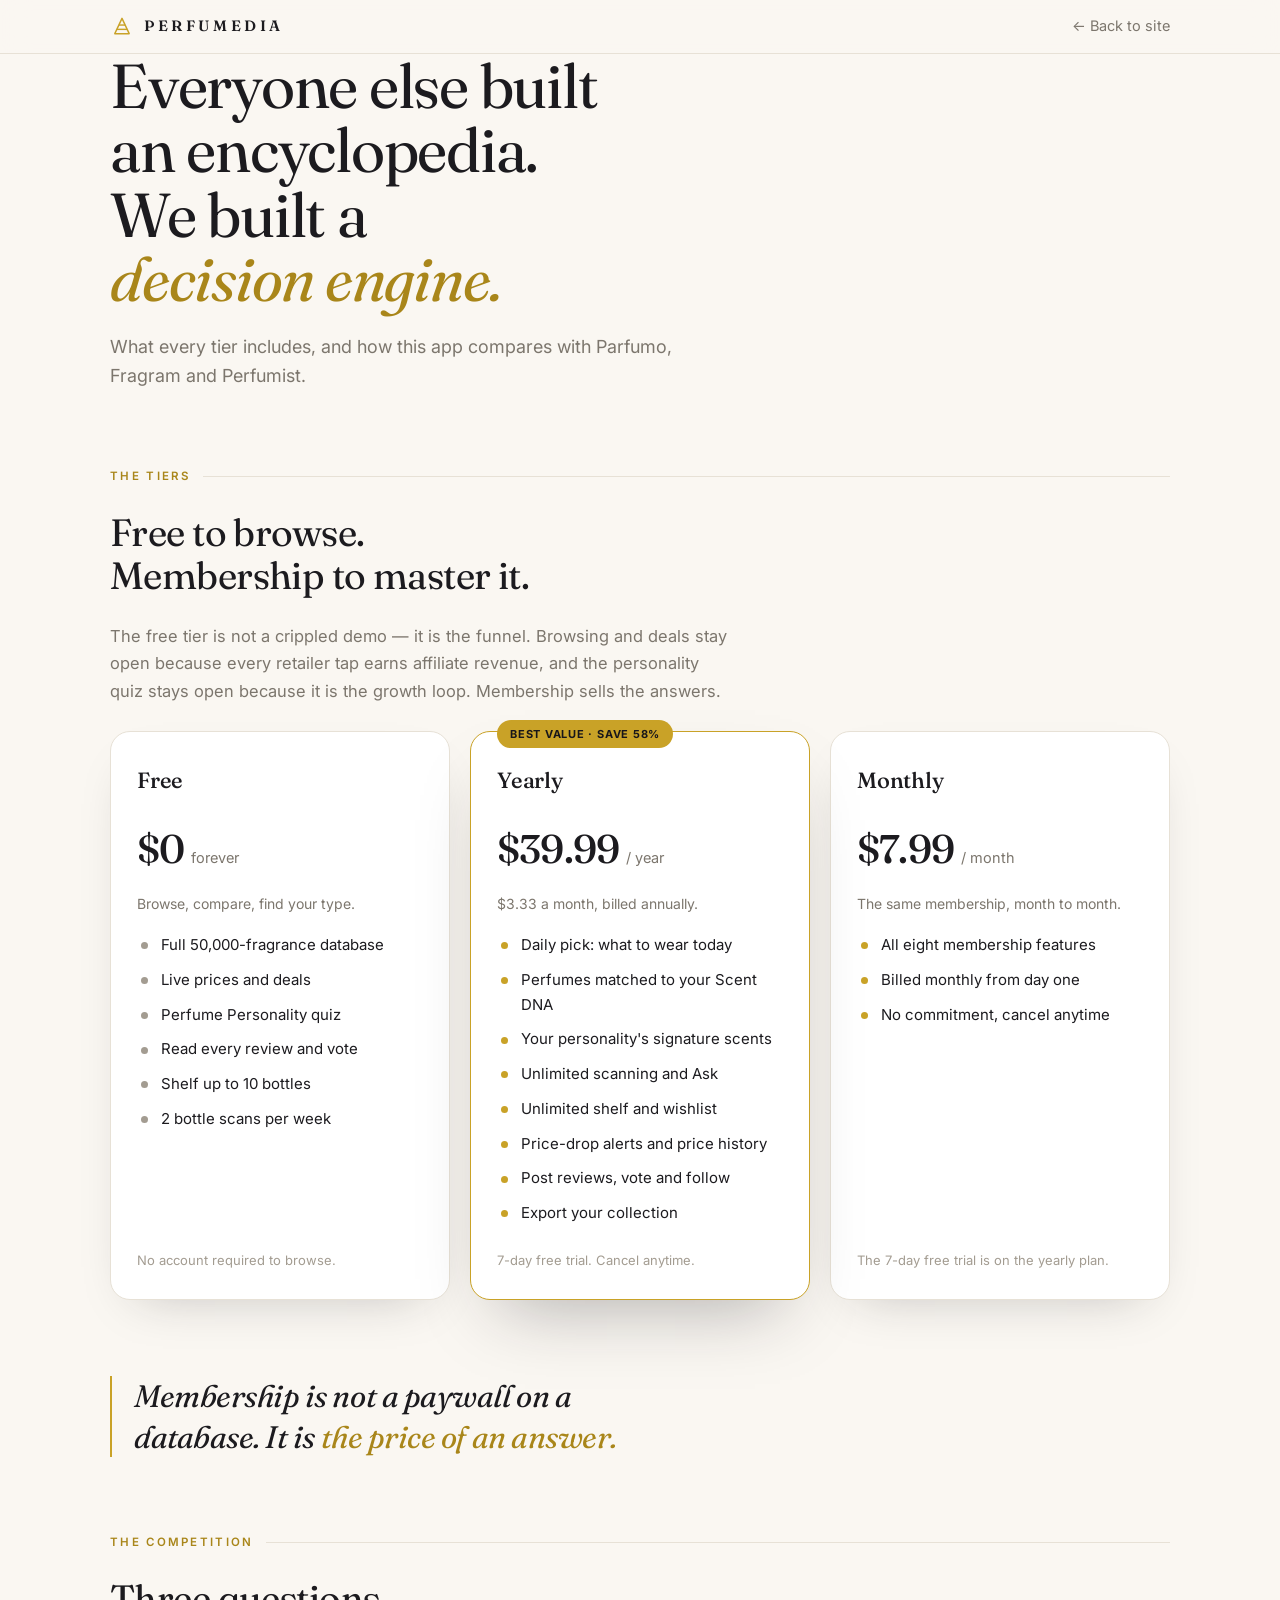
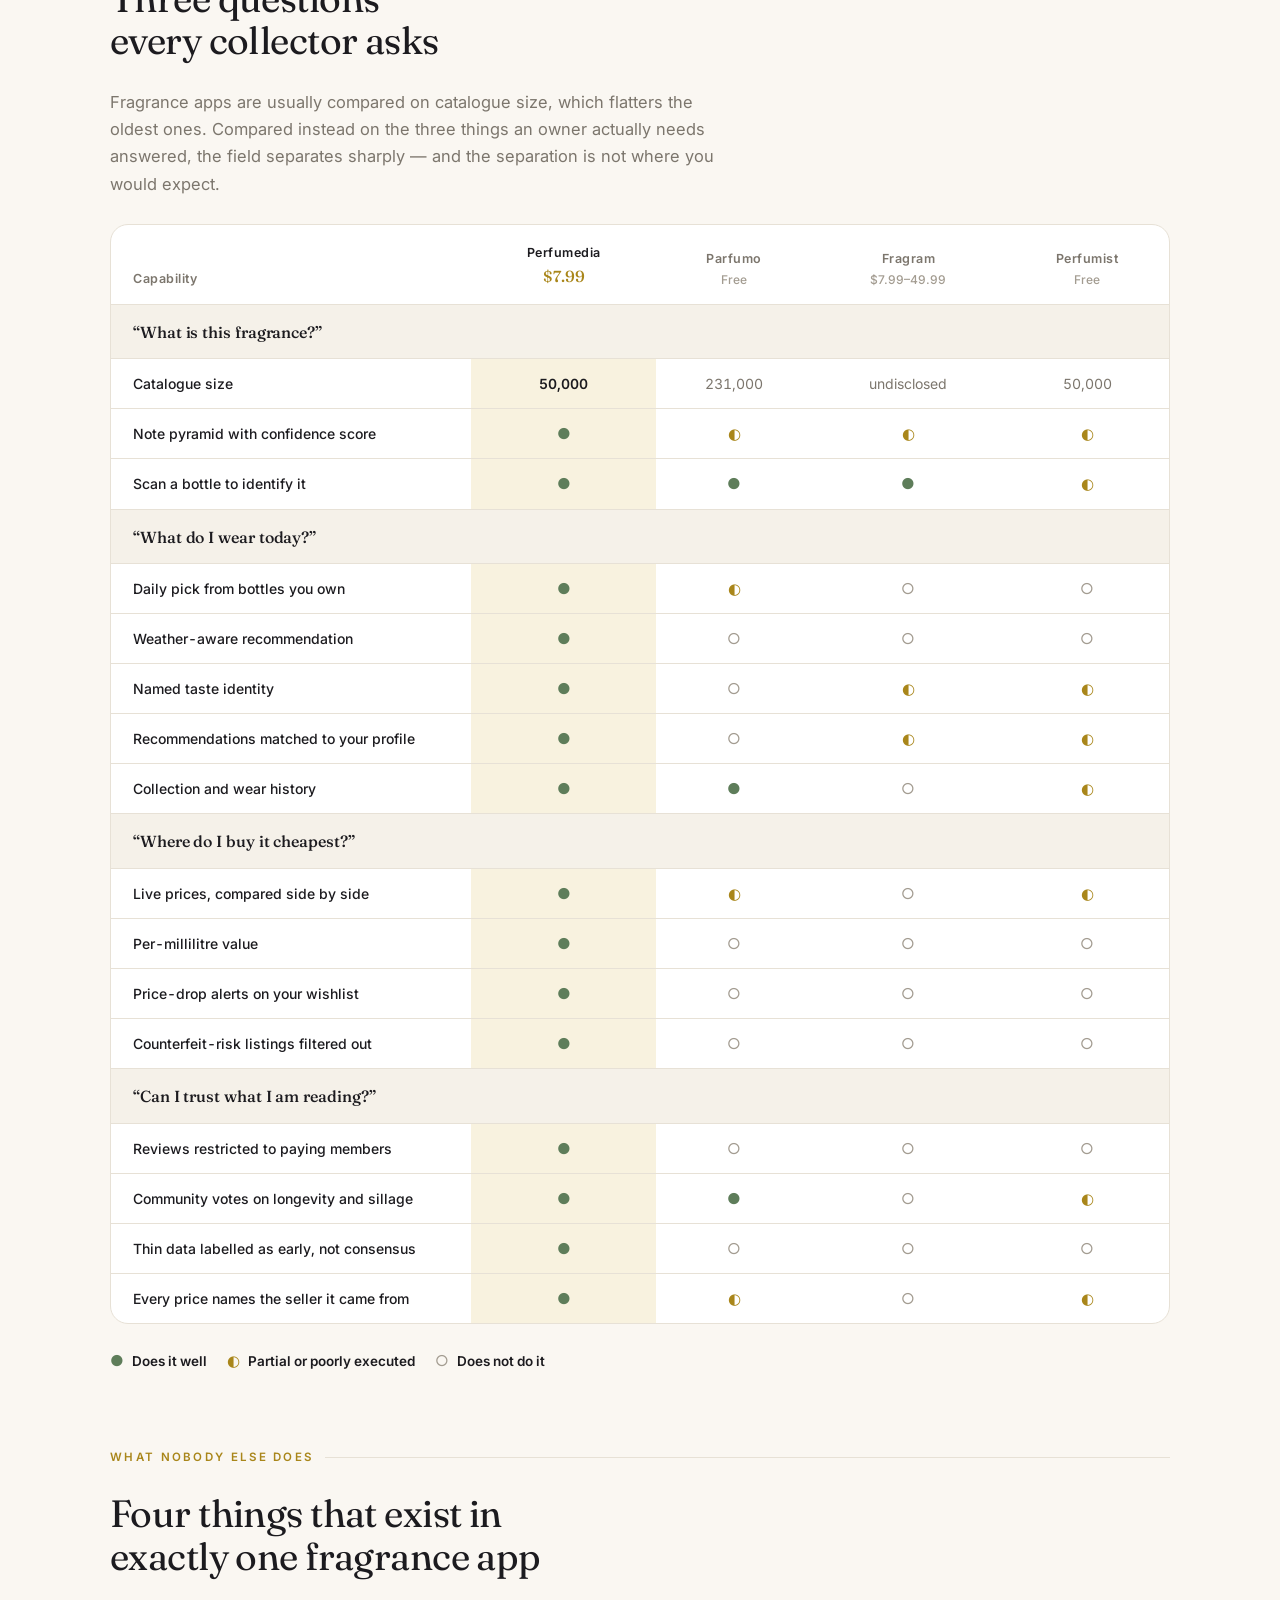
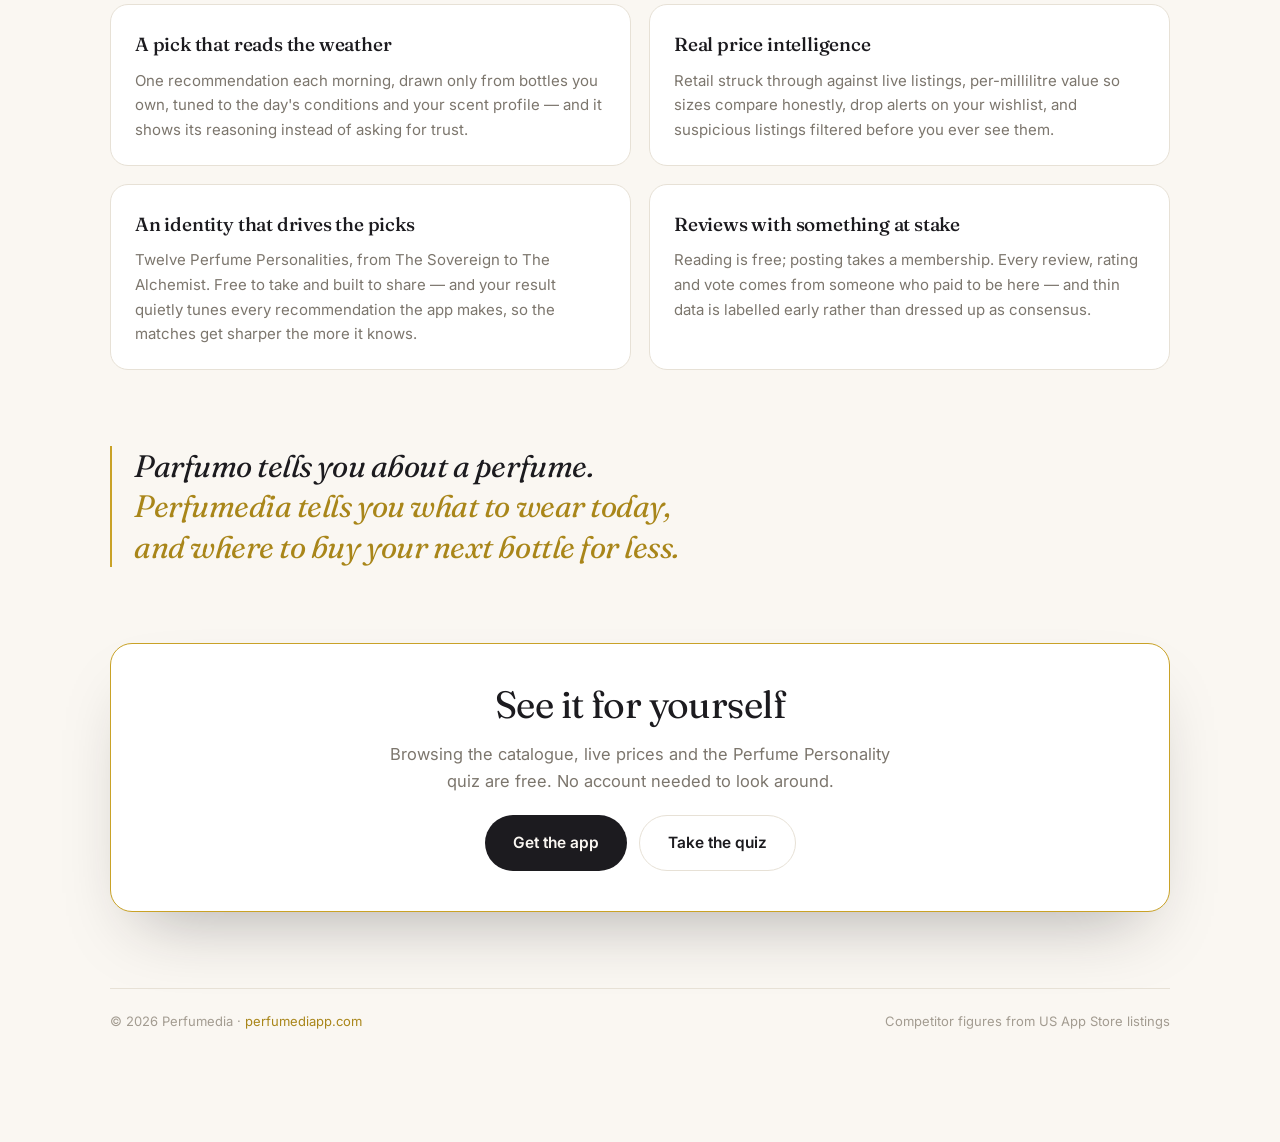
==== compare.html @ 95ff0fc8 "Comparison: precise tiers, DNA matching, review-quality band; drop the honest read - Yearly tier now" ====
<!DOCTYPE html>
<html lang="en">
<head>
  <meta charset="UTF-8" />
  <meta name="viewport" content="width=device-width, initial-scale=1.0" />
  <title>Perfumedia vs Parfumo, Fragram &amp; Perfumist &mdash; an honest comparison</title>
  <meta name="description" content="What Perfumedia's tiers include, and how it compares with Parfumo, Fragram and Perfumist on the three questions every fragrance collector actually asks." />
  <meta name="theme-color" content="#FAF7F2" />

  <link rel="icon" href="favicon.svg" type="image/svg+xml" />
  <link rel="icon" href="favicon-32.png" sizes="32x32" type="image/png" />
  <link rel="apple-touch-icon" href="apple-touch-icon.png" />

  <meta property="og:title" content="Perfumedia vs Parfumo, Fragram &amp; Perfumist" />
  <meta property="og:description" content="An honest capability comparison, plus what every tier includes." />
  <meta property="og:type" content="website" />
  <meta property="og:url" content="https://perfumediapp.com/compare.html" />

  <link rel="preconnect" href="https://fonts.googleapis.com" />
  <link rel="preconnect" href="https://fonts.gstatic.com" crossorigin />
  <link href="https://fonts.googleapis.com/css2?family=Fraunces:ital,opsz,wght@0,9..144,300..600;1,9..144,400..500&family=Inter:wght@400;500;600;700&display=swap" rel="stylesheet" />

<style>
  :root {
    --paper:      #FAF7F2;
    --surface:    #FFFFFF;
    --surface-2:  #F5F1E9;
    --ink:        #1C1B1F;
    --ink-2:      #7C766D;
    --ink-3:      #A39C91;
    --gold:       #C9A227;
    --gold-deep:  #A9861A;
    --gold-soft:  #F8F2DF;
    --hairline:   #E7E1D6;
    --good:       #5E7D5A;
    --shadow:     0 20px 50px -28px rgba(28,27,31,.28);
    --shadow-lg:  0 34px 70px -30px rgba(28,27,31,.34);
    --serif: "Fraunces", Georgia, "Times New Roman", serif;
    --sans: "Inter", -apple-system, BlinkMacSystemFont, "Segoe UI", sans-serif;
  }
  @media (prefers-color-scheme: dark) {
    :root:not([data-theme="light"]) {
      --paper:     #17161A;
      --surface:   #211F26;
      --surface-2: #2A2730;
      --ink:       #F2EFEA;
      --ink-2:     #A9A4B0;
      --ink-3:     #79747F;
      --gold:      #D9B23A;
      --gold-deep: #E4C463;
      --gold-soft: #2E2A20;
      --hairline:  #322F39;
      --good:      #86A681;
      --shadow:    0 20px 50px -28px rgba(0,0,0,.6);
      --shadow-lg: 0 34px 70px -30px rgba(0,0,0,.7);
    }
  }
  :root[data-theme="dark"] {
    --paper:     #17161A;
    --surface:   #211F26;
    --surface-2: #2A2730;
    --ink:       #F2EFEA;
    --ink-2:     #A9A4B0;
    --ink-3:     #79747F;
    --gold:      #D9B23A;
    --gold-deep: #E4C463;
    --gold-soft: #2E2A20;
    --hairline:  #322F39;
    --good:      #86A681;
    --shadow:    0 20px 50px -28px rgba(0,0,0,.6);
    --shadow-lg: 0 34px 70px -30px rgba(0,0,0,.7);
  }

  * { box-sizing: border-box; margin: 0; padding: 0; }
  html { -webkit-text-size-adjust: 100%; }
  body {
    background: var(--paper);
    color: var(--ink);
    font-family: var(--sans);
    line-height: 1.65;
    -webkit-font-smoothing: antialiased;
    padding: 64px 24px 110px;
  }
  .wrap { max-width: 1060px; margin: 0 auto; display: flex; flex-direction: column; gap: 76px; }

  /* ---------- masthead ---------- */
  .mast { display: flex; flex-direction: column; gap: 20px; max-width: 860px; }
  .brandline { display: flex; align-items: center; gap: 11px; }
  .brandline span {
    font-family: var(--serif); font-weight: 600; font-size: 15px;
    letter-spacing: .26em; color: var(--ink);
  }
  h1 {
    font-family: var(--serif); font-weight: 400;
    font-size: clamp(38px, 6vw, 62px); line-height: 1.04;
    letter-spacing: -.02em; text-wrap: balance; max-width: 13ch;
  }
  h1 em { font-style: italic; color: var(--gold-deep); }
  .standfirst { color: var(--ink-2); font-size: 18px; max-width: 56ch; }

  /* ---------- section furniture ---------- */
  section { display: flex; flex-direction: column; gap: 26px; }
  .eyebrow {
    font-size: 11.5px; font-weight: 600; letter-spacing: .2em;
    text-transform: uppercase; color: var(--gold-deep);
    display: flex; align-items: center; gap: 12px;
  }
  .eyebrow::after {
    content: ""; flex: 1; height: 1px; background: var(--hairline);
  }
  h2 {
    font-family: var(--serif); font-weight: 400;
    font-size: clamp(26px, 3.6vw, 38px); line-height: 1.12;
    letter-spacing: -.015em; text-wrap: balance; max-width: 24ch;
  }
  .lede { color: var(--ink-2); font-size: 16.5px; max-width: 62ch; }

  /* ---------- tiers ---------- */
  .tiers { display: grid; grid-template-columns: repeat(3, 1fr); gap: 20px; align-items: stretch; }
  .tier {
    background: var(--surface); border: 1px solid var(--hairline);
    border-radius: 20px; padding: 30px 26px 28px;
    display: flex; flex-direction: column; gap: 18px;
    box-shadow: var(--shadow);
  }
  .tier.hero {
    border-color: var(--gold);
    box-shadow: var(--shadow-lg);
    position: relative;
  }
  .flag {
    position: absolute; top: -12px; left: 26px;
    background: var(--gold); color: #17161A;
    font-size: 11px; font-weight: 700; letter-spacing: .07em;
    padding: 5px 13px; border-radius: 999px; text-transform: uppercase;
  }
  .tier h3 {
    font-family: var(--serif); font-weight: 500; font-size: 22px; letter-spacing: -.01em;
  }
  .price { display: flex; align-items: baseline; gap: 7px; font-variant-numeric: tabular-nums; }
  .price .amt { font-family: var(--serif); font-weight: 500; font-size: 40px; letter-spacing: -.02em; }
  .price .per { color: var(--ink-2); font-size: 14.5px; }
  .tier .note { color: var(--ink-2); font-size: 14px; margin-top: -8px; }
  .tier ul { list-style: none; display: flex; flex-direction: column; gap: 10px; }
  .tier li {
    position: relative; padding-left: 24px; font-size: 15px; color: var(--ink);
  }
  .tier li::before {
    content: ""; position: absolute; left: 4px; top: .62em;
    width: 7px; height: 7px; border-radius: 50%; background: var(--gold);
  }
  .tier.free li::before { background: var(--ink-3); }
  .tier .foot {
    margin-top: auto; padding-top: 6px; font-size: 13px; color: var(--ink-3);
  }

  /* ---------- matrix ---------- */
  .scroller { overflow-x: auto; border: 1px solid var(--hairline); border-radius: 18px; background: var(--surface); }
  table { width: 100%; border-collapse: collapse; min-width: 660px; }
  thead th {
    text-align: center; padding: 18px 12px 14px;
    font-size: 12.5px; font-weight: 600; letter-spacing: .04em;
    color: var(--ink-2); border-bottom: 1px solid var(--hairline);
    vertical-align: bottom;
  }
  thead th:first-child { text-align: left; padding-left: 22px; width: 34%; }
  thead th.us { color: var(--ink); }
  thead th .sub { display:block; font-size:12px; font-weight:500; color: var(--ink-3); letter-spacing:0; }
  thead th.us .tag {
    display: block; font-family: var(--serif); font-size: 16px;
    font-weight: 500; letter-spacing: 0; color: var(--gold-deep);
  }
  tbody td {
    padding: 13px 12px; text-align: center; font-size: 14px;
    border-bottom: 1px solid var(--hairline); color: var(--ink-2);
    font-variant-numeric: tabular-nums;
  }
  tbody td:first-child {
    text-align: left; padding-left: 22px; color: var(--ink); font-weight: 500;
  }
  tbody tr:last-child td { border-bottom: 0; }
  td.us { background: var(--gold-soft); color: var(--ink); font-weight: 600; }
  tr.band td {
    background: var(--surface-2); color: var(--ink);
    font-family: var(--serif); font-size: 16px; font-weight: 500;
    letter-spacing: -.005em; padding: 14px 12px 13px 22px; text-align: left;
  }
  tr.band td.us { background: var(--surface-2); }
  .dot { font-size: 15px; line-height: 1; }
  .dot.full { color: var(--good); }
  .dot.half { color: var(--gold-deep); }
  .dot.none { color: var(--ink-3); }
  .legend {
    display: flex; flex-wrap: wrap; gap: 20px; font-size: 13.5px; color: var(--ink-2);
  }
  .legend b { color: var(--ink); font-weight: 600; }

  /* ---------- only-us ---------- */
  .onlys { display: grid; grid-template-columns: repeat(2, 1fr); gap: 18px; }
  .only {
    background: var(--surface); border: 1px solid var(--hairline);
    border-radius: 18px; padding: 24px 24px 22px;
    display: flex; flex-direction: column; gap: 8px;
  }
  .only h4 {
    font-family: var(--serif); font-weight: 500; font-size: 19px; letter-spacing: -.01em;
  }
  .only p { color: var(--ink-2); font-size: 15px; }

  /* ---------- honest ---------- */
  .honest {
    background: var(--surface-2); border: 1px solid var(--hairline);
    border-left: 3px solid var(--gold); border-radius: 16px;
    padding: 26px 28px; display: flex; flex-direction: column; gap: 12px;
  }
  .honest h3 { font-family: var(--serif); font-weight: 500; font-size: 20px; }
  .honest p { color: var(--ink-2); font-size: 15.5px; max-width: 68ch; }
  .honest strong { color: var(--ink); font-weight: 600; }

  /* ---------- pull ---------- */
  .pull {
    font-family: var(--serif); font-weight: 400; font-style: italic;
    font-size: clamp(22px, 3.2vw, 31px); line-height: 1.3;
    letter-spacing: -.015em; max-width: 30ch; color: var(--ink);
    padding-left: 22px; border-left: 2px solid var(--gold);
    text-wrap: balance;
  }
  .pull span { color: var(--gold-deep); }

  footer {
    border-top: 1px solid var(--hairline); padding-top: 22px;
    font-size: 13px; color: var(--ink-3);
    display: flex; justify-content: space-between; gap: 14px; flex-wrap: wrap;
  }

  @media (max-width: 860px) {
    .tiers { grid-template-columns: 1fr; }
    .onlys { grid-template-columns: 1fr; }
    .tier.hero { order: -1; }
  }
  @media (prefers-reduced-motion: reduce) {
    * { animation-duration: .001ms !important; transition-duration: .001ms !important; }
  }
</style><style>
  .sitebar {
    position: sticky; top: 0; z-index: 30;
    background: rgba(250,247,242,.9);
    -webkit-backdrop-filter: saturate(180%) blur(14px);
    backdrop-filter: saturate(180%) blur(14px);
    border-bottom: 1px solid var(--hairline);
    margin: -64px -24px 0; padding: 14px 24px;
  }
  :root[data-theme="dark"] .sitebar { background: rgba(23,22,26,.9); }
  @media (prefers-color-scheme: dark) {
    :root:not([data-theme="light"]) .sitebar { background: rgba(23,22,26,.9); }
  }
  .sitebar-in {
    max-width: 1060px; margin: 0 auto; display: flex; align-items: center; gap: 12px;
  }
  .sitebar a { text-decoration: none; color: var(--ink); }
  .sitebar .home { display: flex; align-items: center; gap: 10px; }
  .sitebar .home span {
    font-family: var(--serif); font-weight: 600; font-size: 15px; letter-spacing: .24em;
  }
  .sitebar .back { margin-left: auto; font-size: 14.5px; color: var(--ink-2); font-family: var(--sans); }
  .sitebar .back:hover { color: var(--ink); }
  .endcta {
    background: var(--surface); border: 1px solid var(--gold); border-radius: 22px;
    padding: 40px 32px; text-align: center; display: flex; flex-direction: column;
    gap: 14px; align-items: center; box-shadow: var(--shadow-lg);
  }
  .endcta h2 { max-width: 22ch; }
  .endcta p { color: var(--ink-2); font-size: 16.5px; max-width: 52ch; }
  .endcta .row { display: flex; gap: 12px; flex-wrap: wrap; justify-content: center; margin-top: 6px; }
  .endcta a {
    display: inline-flex; align-items: center; justify-content: center;
    border-radius: 999px; font-weight: 600; font-size: 15.5px; padding: 14px 28px;
    text-decoration: none; font-family: var(--sans);
  }
  .endcta .solid { background: var(--ink); color: var(--paper); }
  .endcta .ghost { border: 1px solid var(--hairline); color: var(--ink); }
  .endcta .ghost:hover { border-color: var(--gold); color: var(--gold-deep); }
</style>
</head>
<body>
<div class="sitebar">
  <div class="sitebar-in">
    <a class="home" href="index.html">
      <svg width="24" height="24" viewBox="0 0 100 100" fill="none" aria-hidden="true">
        <path d="M50,18 L80,82 L20,82 Z" stroke="#C9A227" stroke-width="6" stroke-linejoin="round"/>
        <path d="M36.9,46 L63.1,46" stroke="#C9A227" stroke-width="6"/>
        <path d="M28.4,64 L71.6,64" stroke="#C9A227" stroke-width="6"/>
      </svg>
      <span>PERFUMEDIA</span>
    </a>
    <a class="back" href="index.html">&larr; Back to site</a>
  </div>
</div>

<div class="wrap">

  <header class="mast">
    <h1>Everyone else built an encyclopedia. We built a <em>decision engine.</em></h1>
    <p class="standfirst">What every tier includes, and how this app compares with Parfumo, Fragram and Perfumist.</p>
  </header>

  <!-- ============ TIERS ============ -->
  <section>
    <p class="eyebrow">The tiers</p>
    <h2>Free to browse. Membership to master it.</h2>
    <p class="lede">The free tier is not a crippled demo &#8212; it is the funnel. Browsing and deals stay open because every retailer tap earns affiliate revenue, and the personality quiz stays open because it is the growth loop. Membership sells the answers.</p>

    <div class="tiers">
      <div class="tier free">
        <h3>Free</h3>
        <div class="price"><span class="amt">$0</span><span class="per">forever</span></div>
        <p class="note">Browse, compare, find your type.</p>
        <ul>
          <li>Full 50,000-fragrance database</li>
          <li>Live prices and deals</li>
          <li>Perfume Personality quiz</li>
          <li>Read every review and vote</li>
          <li>Shelf up to 10 bottles</li>
          <li>2 bottle scans per week</li>
        </ul>
        <p class="foot">No account required to browse.</p>
      </div>

      <div class="tier hero">
        <span class="flag">Best value &#183; save 58%</span>
        <h3>Yearly</h3>
        <div class="price"><span class="amt">$39.99</span><span class="per">/ year</span></div>
        <p class="note">$3.33 a month, billed annually.</p>
        <ul>
          <li>Daily pick: what to wear today</li>
          <li>Perfumes matched to your Scent DNA</li>
          <li>Your personality&#39;s signature scents</li>
          <li>Unlimited scanning and Ask</li>
          <li>Unlimited shelf and wishlist</li>
          <li>Price-drop alerts and price history</li>
          <li>Post reviews, vote and follow</li>
          <li>Export your collection</li>
        </ul>
        <p class="foot">7-day free trial. Cancel anytime.</p>
      </div>

      <div class="tier">
        <h3>Monthly</h3>
        <div class="price"><span class="amt">$7.99</span><span class="per">/ month</span></div>
        <p class="note">The same membership, month to month.</p>
        <ul>
          <li>All eight membership features</li>
          <li>Billed monthly from day one</li>
          <li>No commitment, cancel anytime</li>
        </ul>
        <p class="foot">The 7-day free trial is on the yearly plan.</p>
      </div>
    </div>
  </section>

  <p class="pull">Membership is not a paywall on a database. It is <span>the price of an answer.</span></p>

  <!-- ============ MATRIX ============ -->
  <section>
    <p class="eyebrow">The competition</p>
    <h2>Three questions every collector asks</h2>
    <p class="lede">Fragrance apps are usually compared on catalogue size, which flatters the oldest ones. Compared instead on the three things an owner actually needs answered, the field separates sharply &#8212; and the separation is not where you would expect.</p>

    <div class="scroller">
      <table>
        <thead>
          <tr>
            <th>Capability</th>
            <th class="us">Perfumedia<span class="tag">$7.99</span></th>
            <th>Parfumo<span class="sub">Free</span></th>
            <th>Fragram<span class="sub">$7.99&#8211;49.99</span></th>
            <th>Perfumist<span class="sub">Free</span></th>
          </tr>
        </thead>
        <tbody>
          <tr class="band"><td colspan="5">&#8220;What is this fragrance?&#8221;</td></tr>
          <tr>
            <td>Catalogue size</td>
            <td class="us">50,000</td>
            <td>231,000</td>
            <td>undisclosed</td>
            <td>50,000</td>
          </tr>
          <tr>
            <td>Note pyramid with confidence score</td>
            <td class="us"><span class="dot full">&#9679;</span></td>
            <td><span class="dot half">&#9680;</span></td>
            <td><span class="dot half">&#9680;</span></td>
            <td><span class="dot half">&#9680;</span></td>
          </tr>
          <tr>
            <td>Scan a bottle to identify it</td>
            <td class="us"><span class="dot full">&#9679;</span></td>
            <td><span class="dot full">&#9679;</span></td>
            <td><span class="dot full">&#9679;</span></td>
            <td><span class="dot half">&#9680;</span></td>
          </tr>

          <tr class="band"><td colspan="5">&#8220;What do I wear today?&#8221;</td></tr>
          <tr>
            <td>Daily pick from bottles you own</td>
            <td class="us"><span class="dot full">&#9679;</span></td>
            <td><span class="dot half">&#9680;</span></td>
            <td><span class="dot none">&#9675;</span></td>
            <td><span class="dot none">&#9675;</span></td>
          </tr>
          <tr>
            <td>Weather-aware recommendation</td>
            <td class="us"><span class="dot full">&#9679;</span></td>
            <td><span class="dot none">&#9675;</span></td>
            <td><span class="dot none">&#9675;</span></td>
            <td><span class="dot none">&#9675;</span></td>
          </tr>
          <tr>
            <td>Named taste identity</td>
            <td class="us"><span class="dot full">&#9679;</span></td>
            <td><span class="dot none">&#9675;</span></td>
            <td><span class="dot half">&#9680;</span></td>
            <td><span class="dot half">&#9680;</span></td>
          </tr>
          <tr>
            <td>Recommendations matched to your profile</td>
            <td class="us"><span class="dot full">&#9679;</span></td>
            <td><span class="dot none">&#9675;</span></td>
            <td><span class="dot half">&#9680;</span></td>
            <td><span class="dot half">&#9680;</span></td>
          </tr>
          <tr>
            <td>Collection and wear history</td>
            <td class="us"><span class="dot full">&#9679;</span></td>
            <td><span class="dot full">&#9679;</span></td>
            <td><span class="dot none">&#9675;</span></td>
            <td><span class="dot half">&#9680;</span></td>
          </tr>

          <tr class="band"><td colspan="5">&#8220;Where do I buy it cheapest?&#8221;</td></tr>
          <tr>
            <td>Live prices, compared side by side</td>
            <td class="us"><span class="dot full">&#9679;</span></td>
            <td><span class="dot half">&#9680;</span></td>
            <td><span class="dot none">&#9675;</span></td>
            <td><span class="dot half">&#9680;</span></td>
          </tr>
          <tr>
            <td>Per-millilitre value</td>
            <td class="us"><span class="dot full">&#9679;</span></td>
            <td><span class="dot none">&#9675;</span></td>
            <td><span class="dot none">&#9675;</span></td>
            <td><span class="dot none">&#9675;</span></td>
          </tr>
          <tr>
            <td>Price-drop alerts on your wishlist</td>
            <td class="us"><span class="dot full">&#9679;</span></td>
            <td><span class="dot none">&#9675;</span></td>
            <td><span class="dot none">&#9675;</span></td>
            <td><span class="dot none">&#9675;</span></td>
          </tr>
          <tr>
            <td>Counterfeit-risk listings filtered out</td>
            <td class="us"><span class="dot full">&#9679;</span></td>
            <td><span class="dot none">&#9675;</span></td>
            <td><span class="dot none">&#9675;</span></td>
            <td><span class="dot none">&#9675;</span></td>
          </tr>

          <tr class="band"><td colspan="5">&#8220;Can I trust what I am reading?&#8221;</td></tr>
          <tr>
            <td>Reviews restricted to paying members</td>
            <td class="us"><span class="dot full">&#9679;</span></td>
            <td><span class="dot none">&#9675;</span></td>
            <td><span class="dot none">&#9675;</span></td>
            <td><span class="dot none">&#9675;</span></td>
          </tr>
          <tr>
            <td>Community votes on longevity and sillage</td>
            <td class="us"><span class="dot full">&#9679;</span></td>
            <td><span class="dot full">&#9679;</span></td>
            <td><span class="dot none">&#9675;</span></td>
            <td><span class="dot half">&#9680;</span></td>
          </tr>
          <tr>
            <td>Thin data labelled as early, not consensus</td>
            <td class="us"><span class="dot full">&#9679;</span></td>
            <td><span class="dot none">&#9675;</span></td>
            <td><span class="dot none">&#9675;</span></td>
            <td><span class="dot none">&#9675;</span></td>
          </tr>
          <tr>
            <td>Every price names the seller it came from</td>
            <td class="us"><span class="dot full">&#9679;</span></td>
            <td><span class="dot half">&#9680;</span></td>
            <td><span class="dot none">&#9675;</span></td>
            <td><span class="dot half">&#9680;</span></td>
          </tr>
        </tbody>
      </table>
    </div>

    <div class="legend">
      <span><span class="dot full">&#9679;</span> &nbsp;<b>Does it well</b></span>
      <span><span class="dot half">&#9680;</span> &nbsp;<b>Partial or poorly executed</b></span>
      <span><span class="dot none">&#9675;</span> &nbsp;<b>Does not do it</b></span>
    </div>
  </section>

  <!-- ============ ONLY US ============ -->
  <section>
    <p class="eyebrow">What nobody else does</p>
    <h2>Four things that exist in exactly one fragrance app</h2>

    <div class="onlys">
      <div class="only">
        <h4>A pick that reads the weather</h4>
        <p>One recommendation each morning, drawn only from bottles you own, tuned to the day's conditions and your scent profile &#8212; and it shows its reasoning instead of asking for trust.</p>
      </div>
      <div class="only">
        <h4>Real price intelligence</h4>
        <p>Retail struck through against live listings, per-millilitre value so sizes compare honestly, drop alerts on your wishlist, and suspicious listings filtered before you ever see them.</p>
      </div>
      <div class="only">
        <h4>An identity that drives the picks</h4>
        <p>Twelve Perfume Personalities, from The Sovereign to The Alchemist. Free to take and built to share &#8212; and your result quietly tunes every recommendation the app makes, so the matches get sharper the more it knows.</p>
      </div>
      <div class="only">
        <h4>Reviews with something at stake</h4>
        <p>Reading is free; posting takes a membership. Every review, rating and vote comes from someone who paid to be here &#8212; and thin data is labelled early rather than dressed up as consensus.</p>
      </div>
    </div>
  </section>

  <!-- ============ HONEST ============ -->

  <p class="pull">Parfumo tells you about a perfume. <span>Perfumedia tells you what to wear today, and where to buy your next bottle for less.</span></p>

  <section class="endcta">
    <h2>See it for yourself</h2>
    <p>Browsing the catalogue, live prices and the Perfume Personality quiz are free. No account needed to look around.</p>
    <div class="row">
      <a class="solid" href="index.html#get">Get the app</a>
      <a class="ghost" href="quiz.html">Take the quiz</a>
    </div>
  </section>

  <footer>
    <span>&#169; <span id="yr">2026</span> Perfumedia &#183; <a href="index.html" style="color:var(--gold-deep);text-decoration:none">perfumediapp.com</a></span>
    <span>Competitor figures from US App Store listings</span>
  </footer>

</div>

<script>
  var y = document.getElementById('yr');
  if (y) { y.textContent = String(new Date().getFullYear()); }
</script>

</body>
</html>
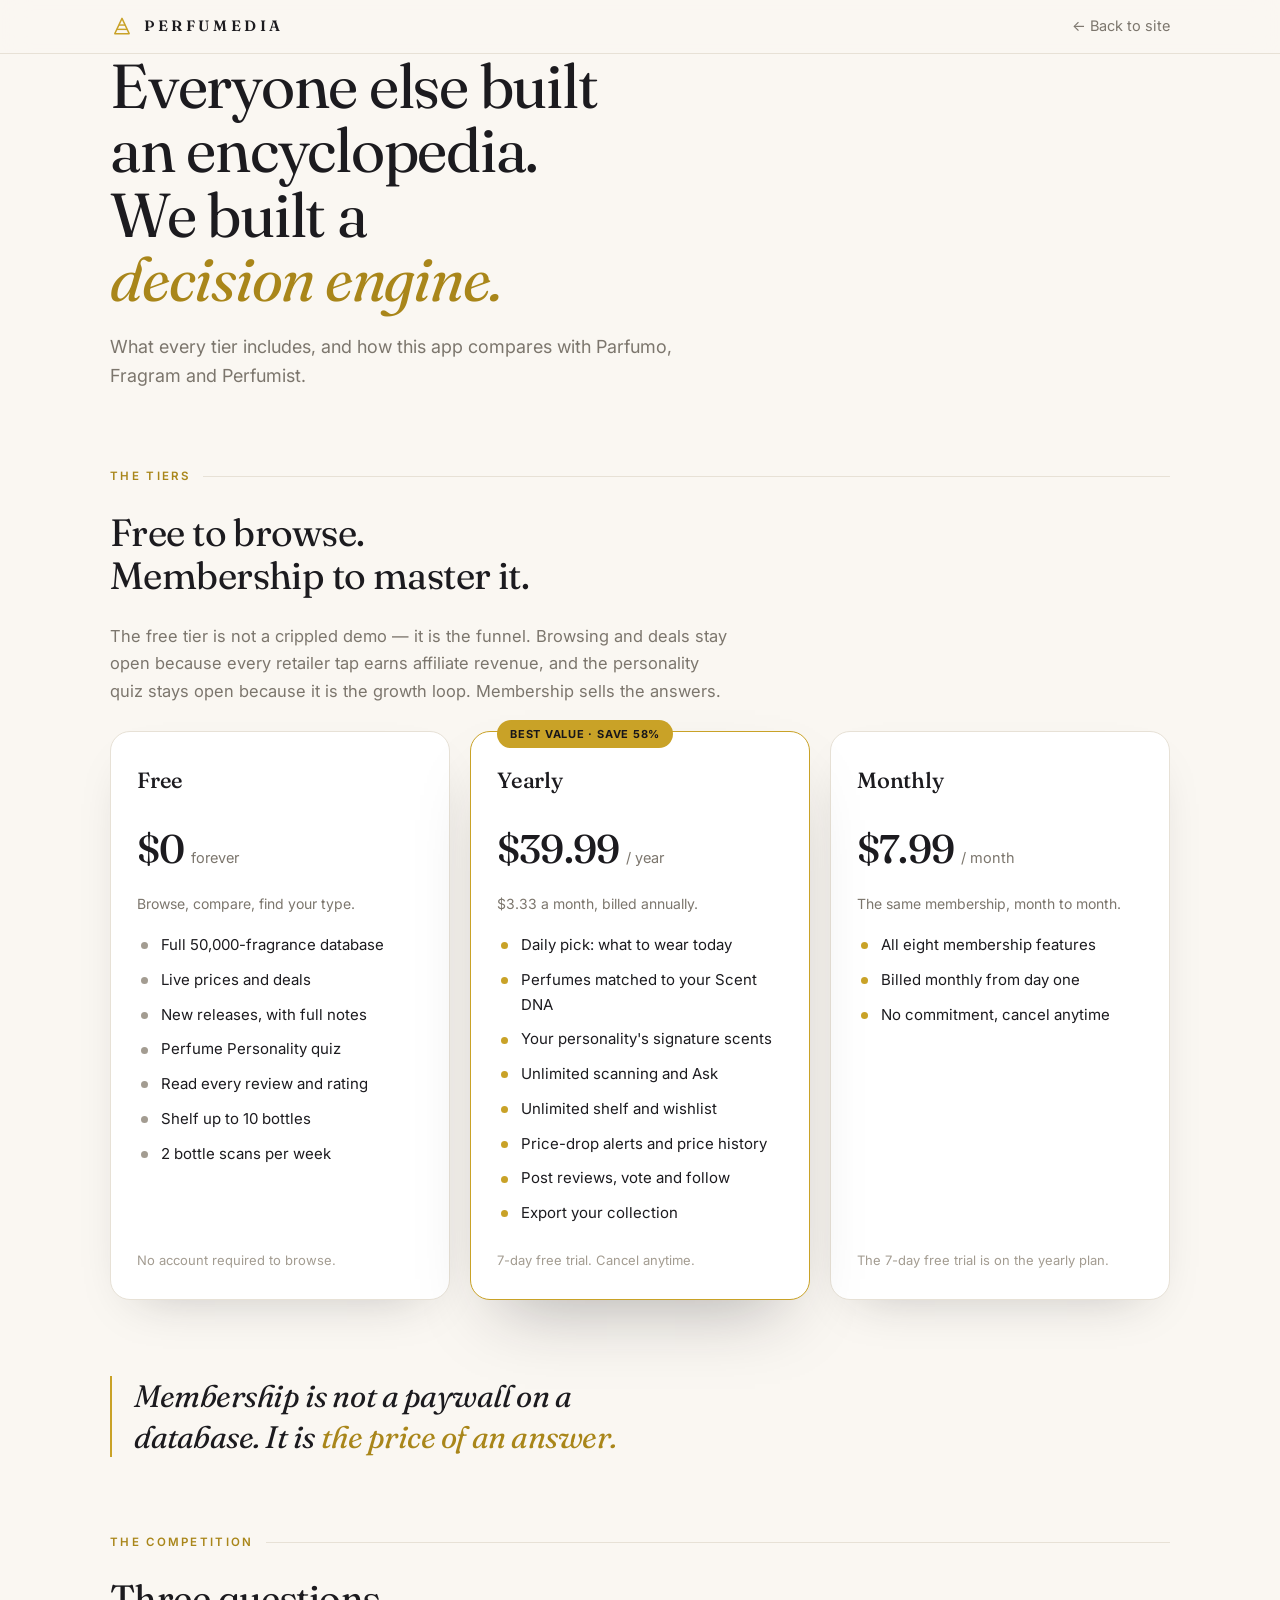
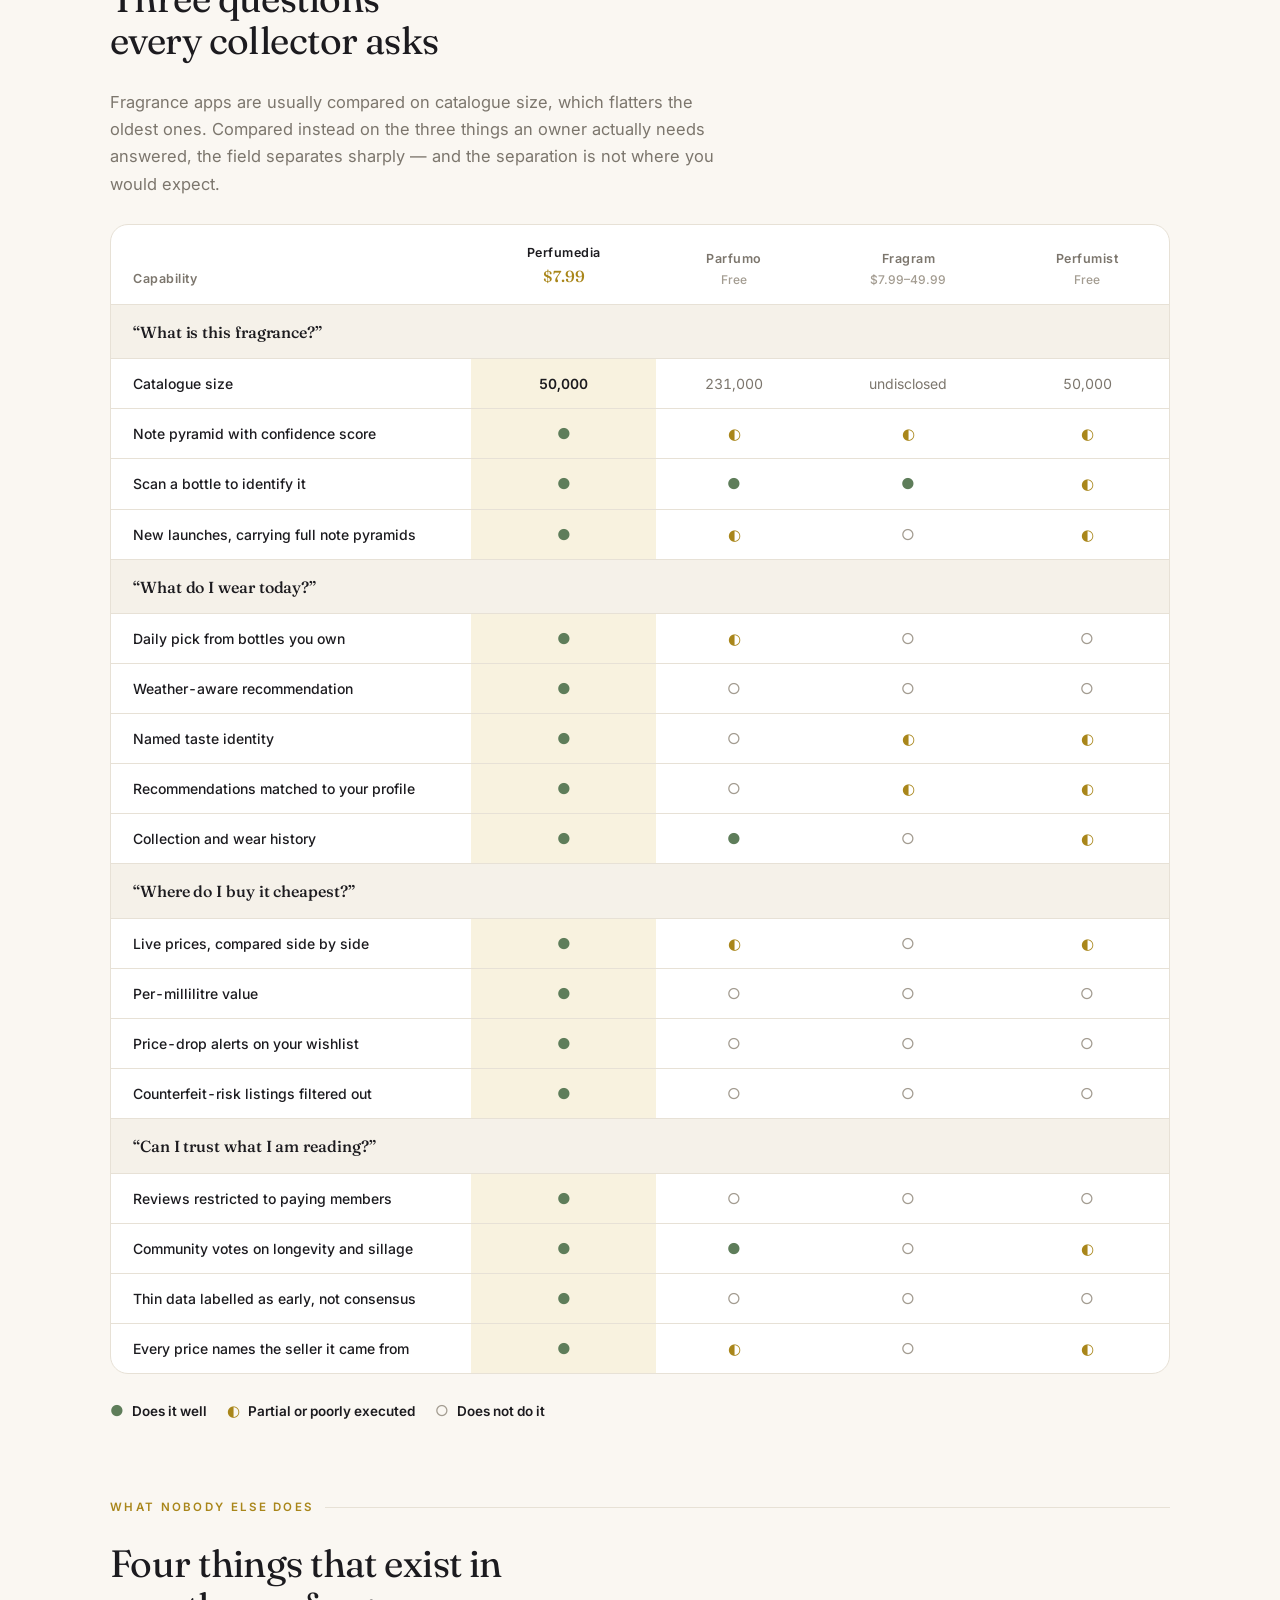
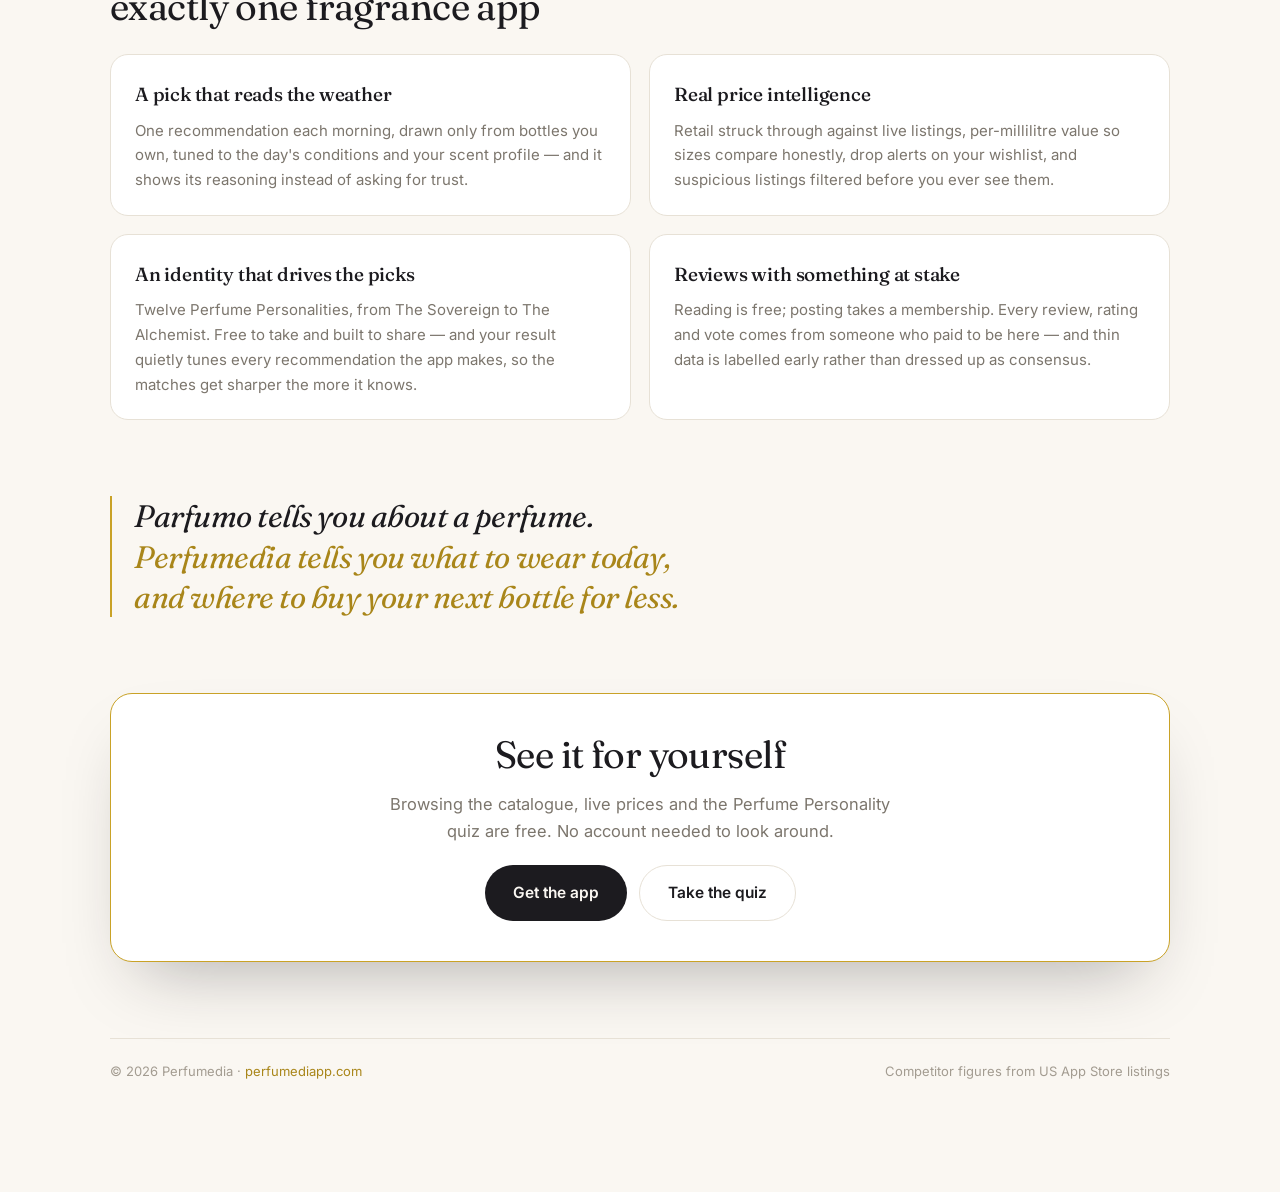
==== commit d576f63d: "Surface new releases across pricing and the comparison matrix Both tiers pages and the landing prici" ====
--- a/compare.html
+++ b/compare.html
@@ -318,8 +318,9 @@
         <ul>
           <li>Full 50,000-fragrance database</li>
           <li>Live prices and deals</li>
+          <li>New releases, with full notes</li>
           <li>Perfume Personality quiz</li>
-          <li>Read every review and vote</li>
+          <li>Read every review and rating</li>
           <li>Shelf up to 10 bottles</li>
           <li>2 bottle scans per week</li>
         </ul>
@@ -400,6 +401,13 @@
             <td><span class="dot full">&#9679;</span></td>
             <td><span class="dot half">&#9680;</span></td>
           </tr>
+          <tr>
+            <td>New launches, carrying full note pyramids</td>
+            <td class="us"><span class="dot full">&#9679;</span></td>
+            <td><span class="dot half">&#9680;</span></td>
+            <td><span class="dot none">&#9675;</span></td>
+            <td><span class="dot half">&#9680;</span></td>
+          </tr>
 
           <tr class="band"><td colspan="5">&#8220;What do I wear today?&#8221;</td></tr>
           <tr>
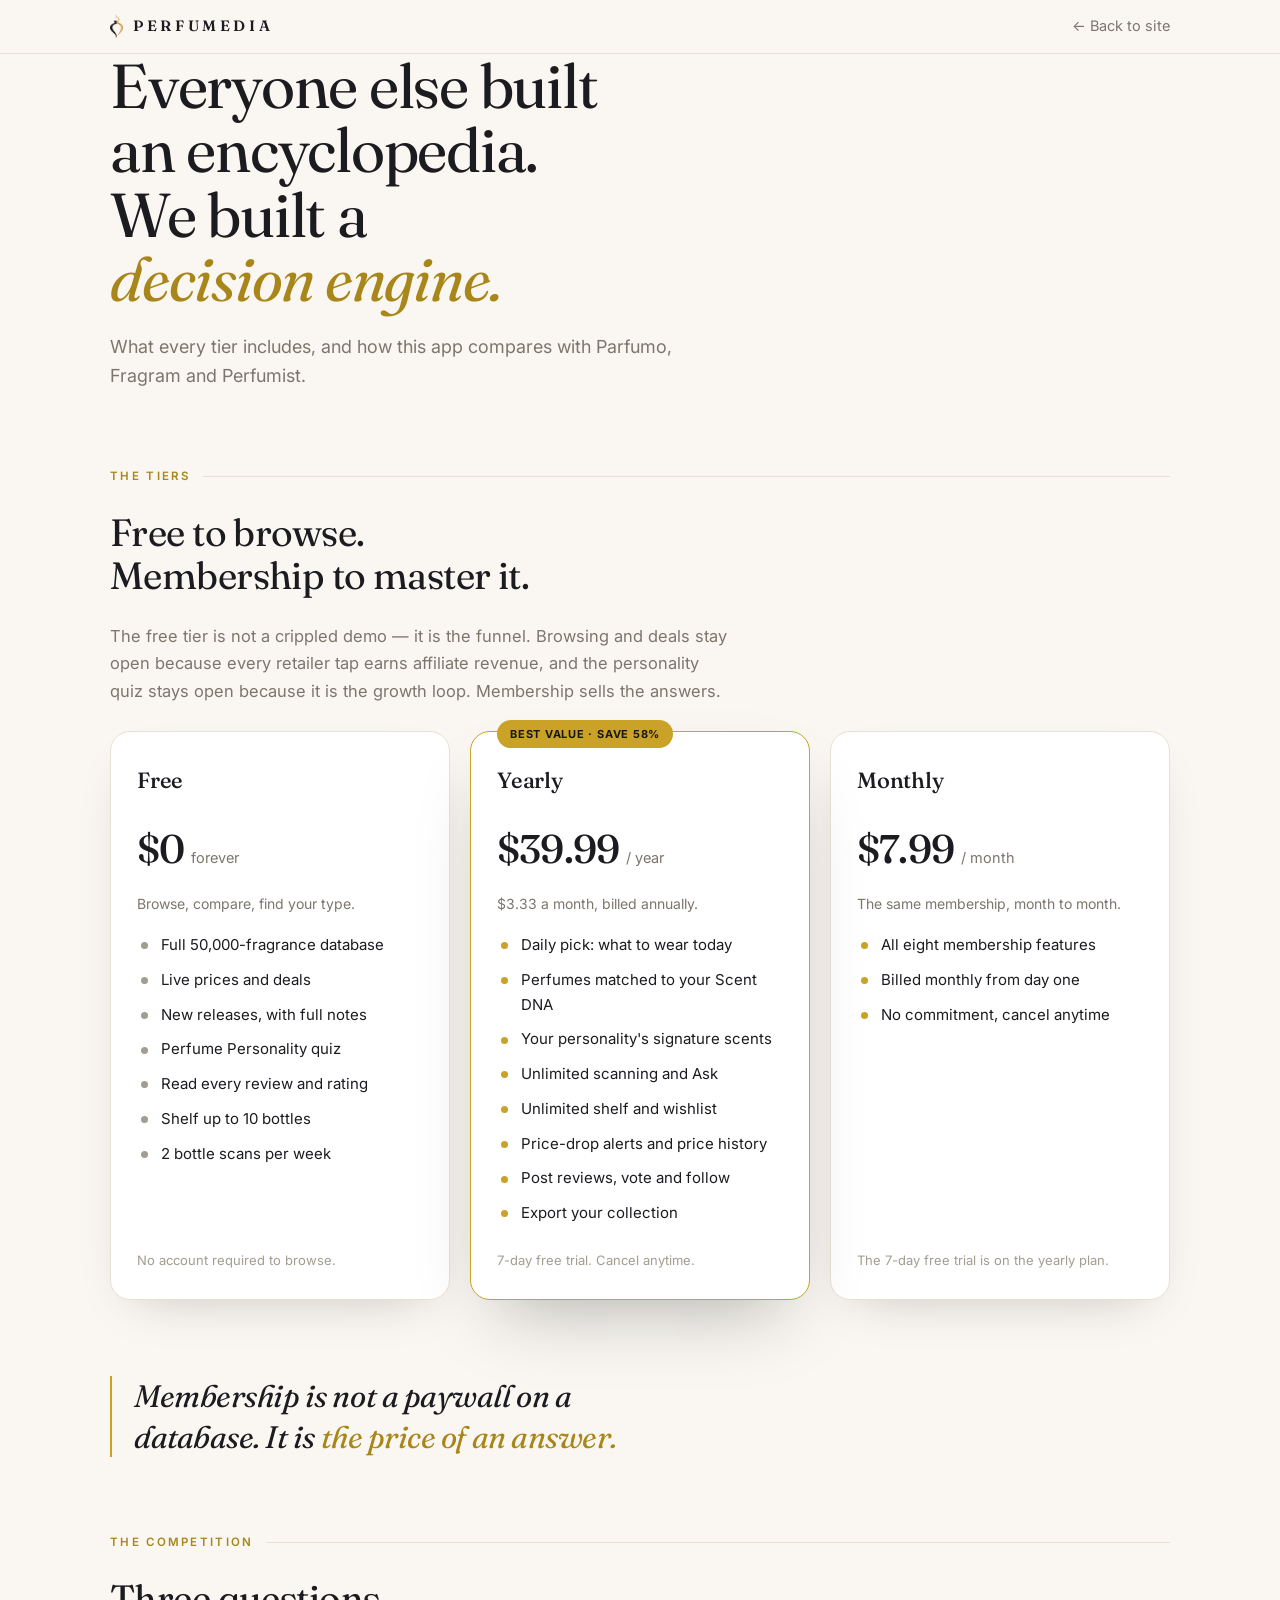
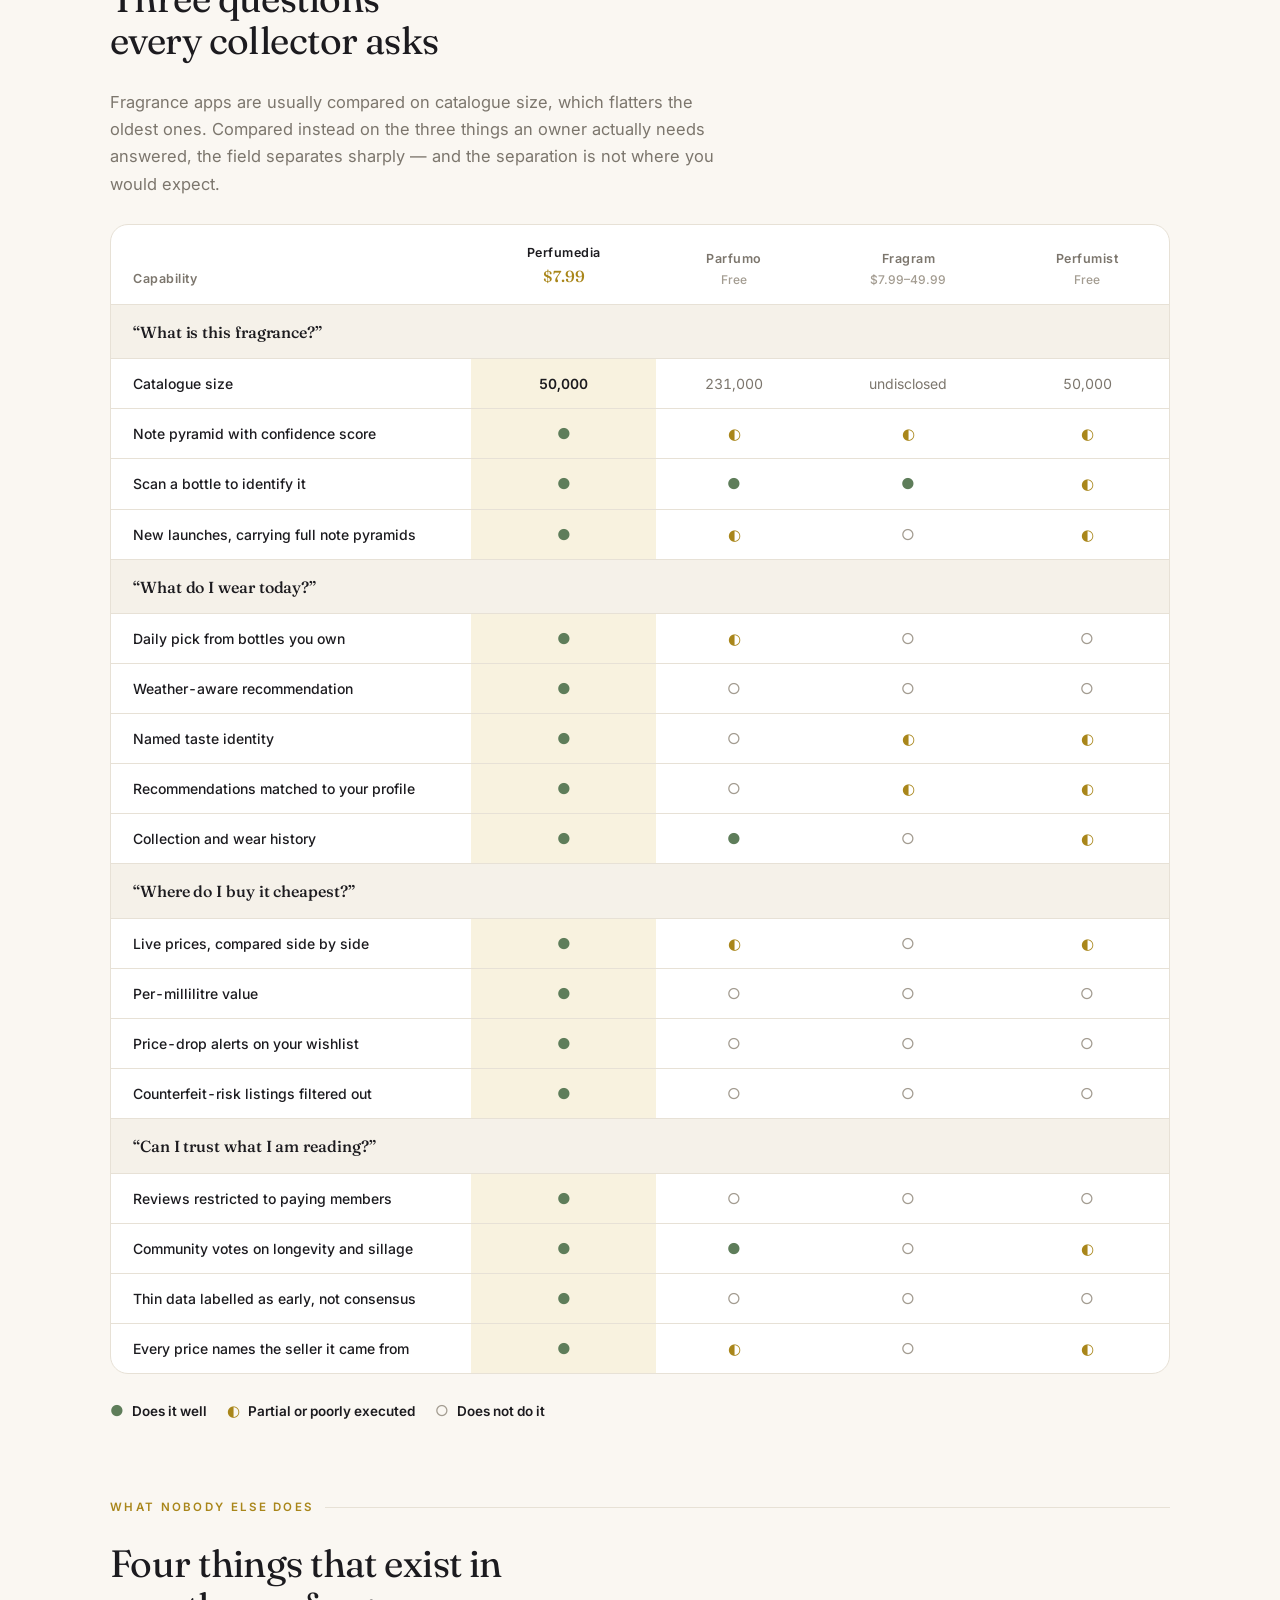
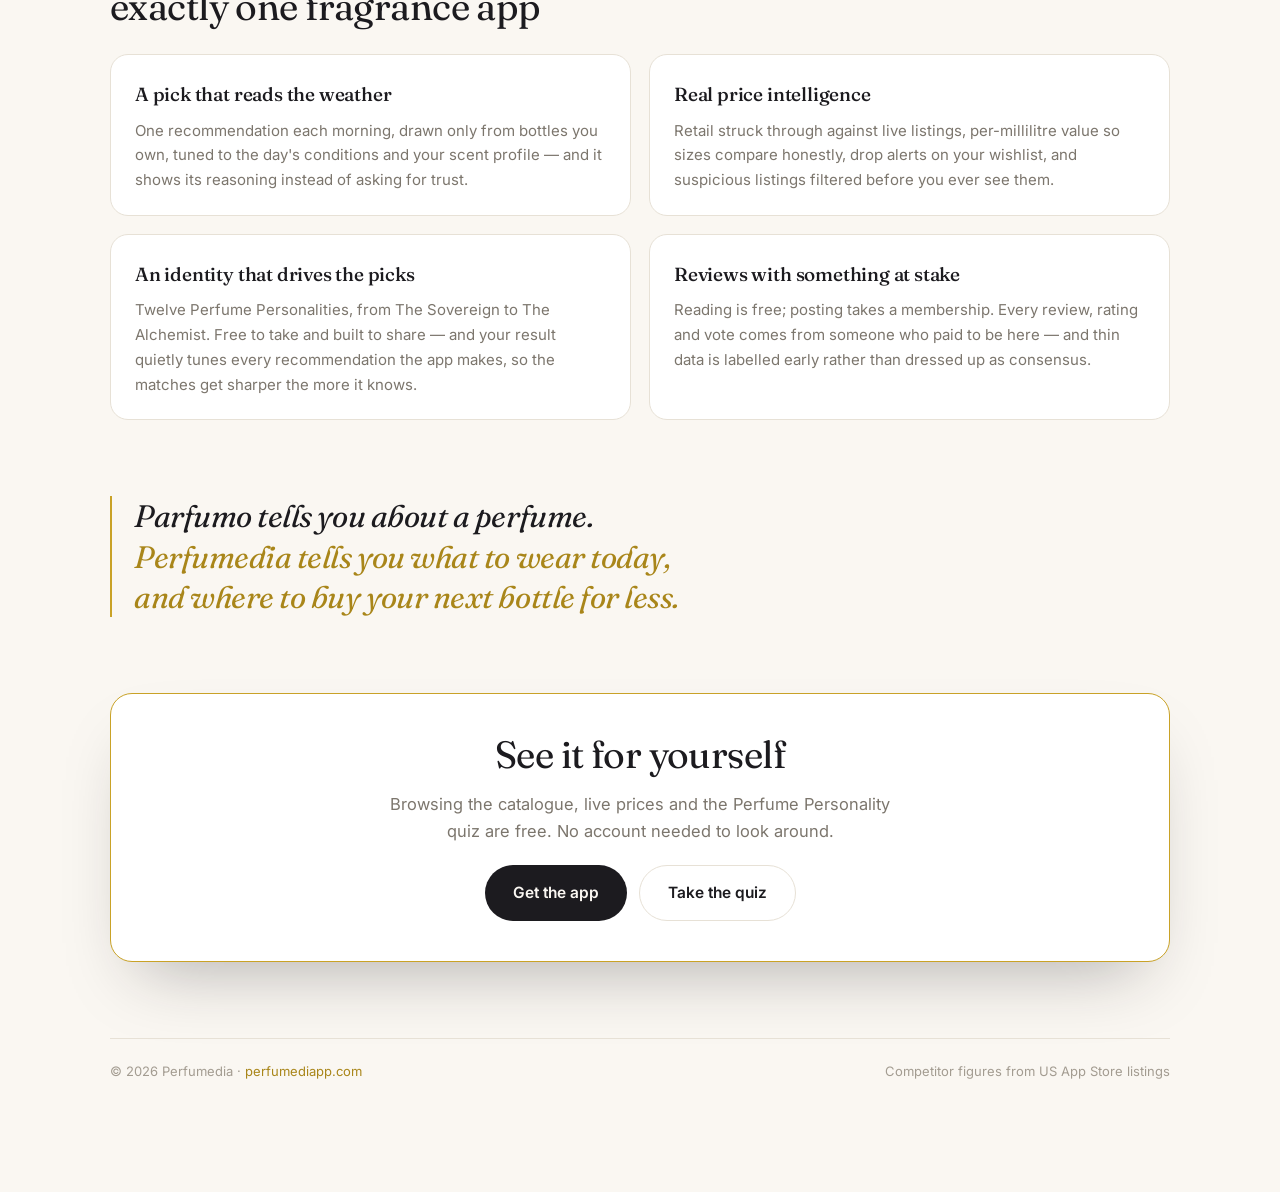
==== commit 79c0690c: "Use the real bottle mark as the logo, and a real app screen in the hero Replaces the placeholder pyr" ====
--- a/compare.html
+++ b/compare.html
@@ -7,8 +7,8 @@
   <meta name="description" content="What Perfumedia's tiers include, and how it compares with Parfumo, Fragram and Perfumist on the three questions every fragrance collector actually asks." />
   <meta name="theme-color" content="#FAF7F2" />
 
-  <link rel="icon" href="favicon.svg" type="image/svg+xml" />
   <link rel="icon" href="favicon-32.png" sizes="32x32" type="image/png" />
+  <link rel="icon" href="favicon-512.png" sizes="512x512" type="image/png" />
   <link rel="apple-touch-icon" href="apple-touch-icon.png" />
 
   <meta property="og:title" content="Perfumedia vs Parfumo, Fragram &amp; Perfumist" />
@@ -241,6 +241,8 @@
   @media (prefers-reduced-motion: reduce) {
     * { animation-duration: .001ms !important; transition-duration: .001ms !important; }
   }
+
+  .mark { display: block; height: 24px; width: auto; }
 </style><style>
   .sitebar {
     position: sticky; top: 0; z-index: 30;
@@ -286,11 +288,10 @@
 <div class="sitebar">
   <div class="sitebar-in">
     <a class="home" href="index.html">
-      <svg width="24" height="24" viewBox="0 0 100 100" fill="none" aria-hidden="true">
-        <path d="M50,18 L80,82 L20,82 Z" stroke="#C9A227" stroke-width="6" stroke-linejoin="round"/>
-        <path d="M36.9,46 L63.1,46" stroke="#C9A227" stroke-width="6"/>
-        <path d="M28.4,64 L71.6,64" stroke="#C9A227" stroke-width="6"/>
-      </svg>
+      <picture>
+        <source srcset="assets/logo/mark-dark.png" media="(prefers-color-scheme: dark)" />
+        <img class="mark" src="assets/logo/mark.png" alt="" width="13" height="24" />
+      </picture>
       <span>PERFUMEDIA</span>
     </a>
     <a class="back" href="index.html">&larr; Back to site</a>
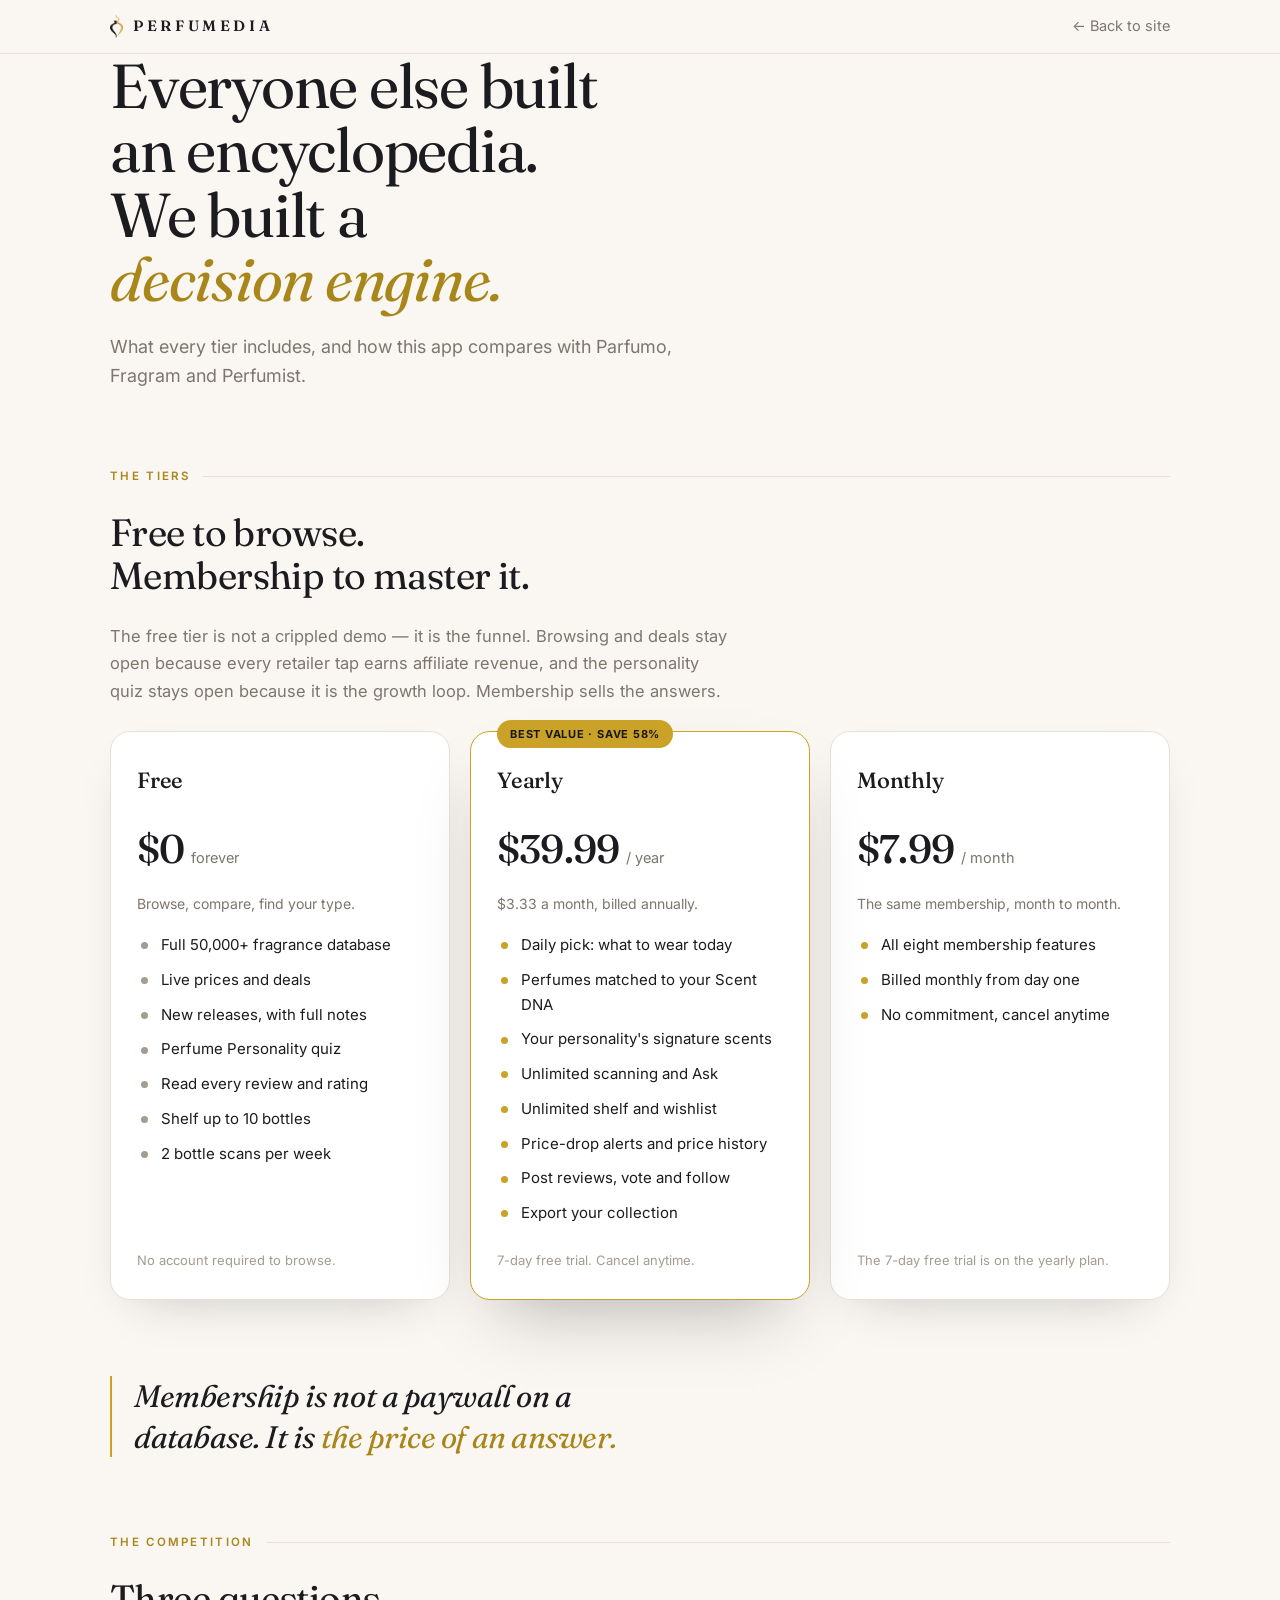
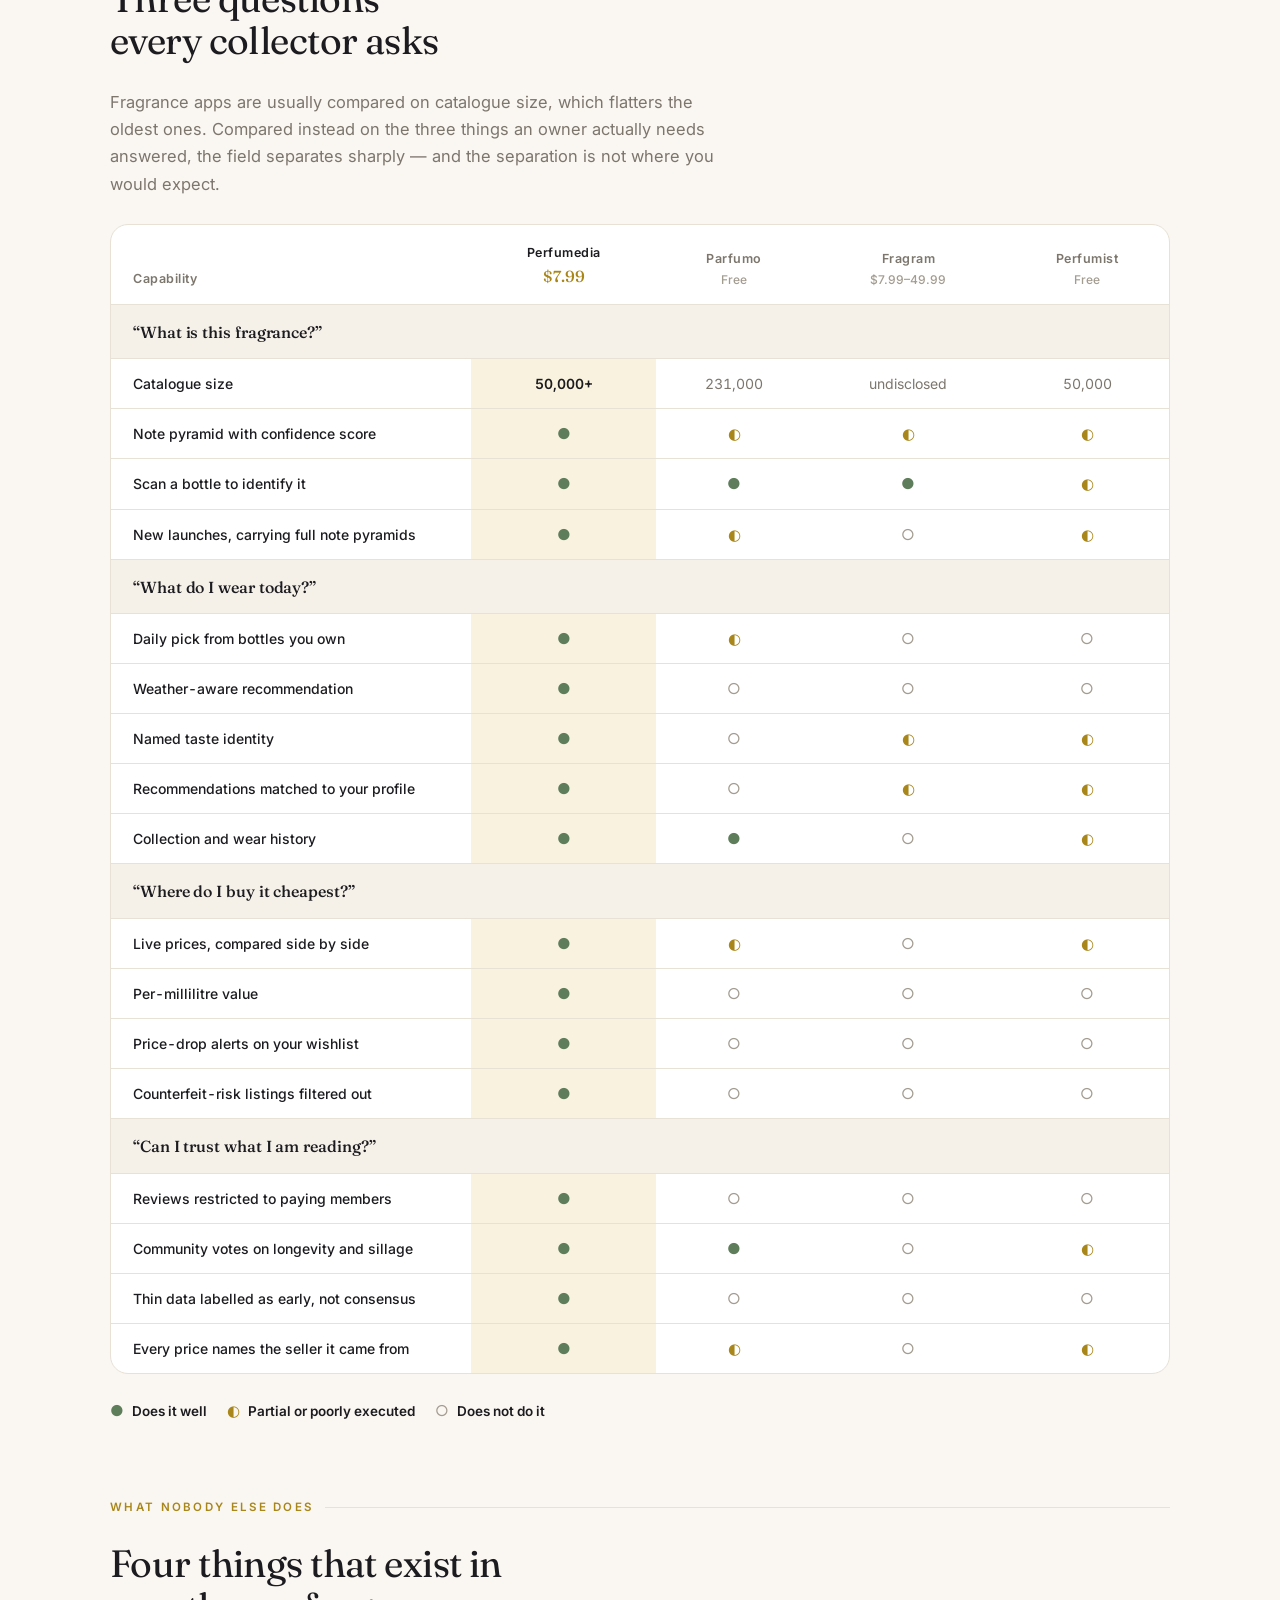
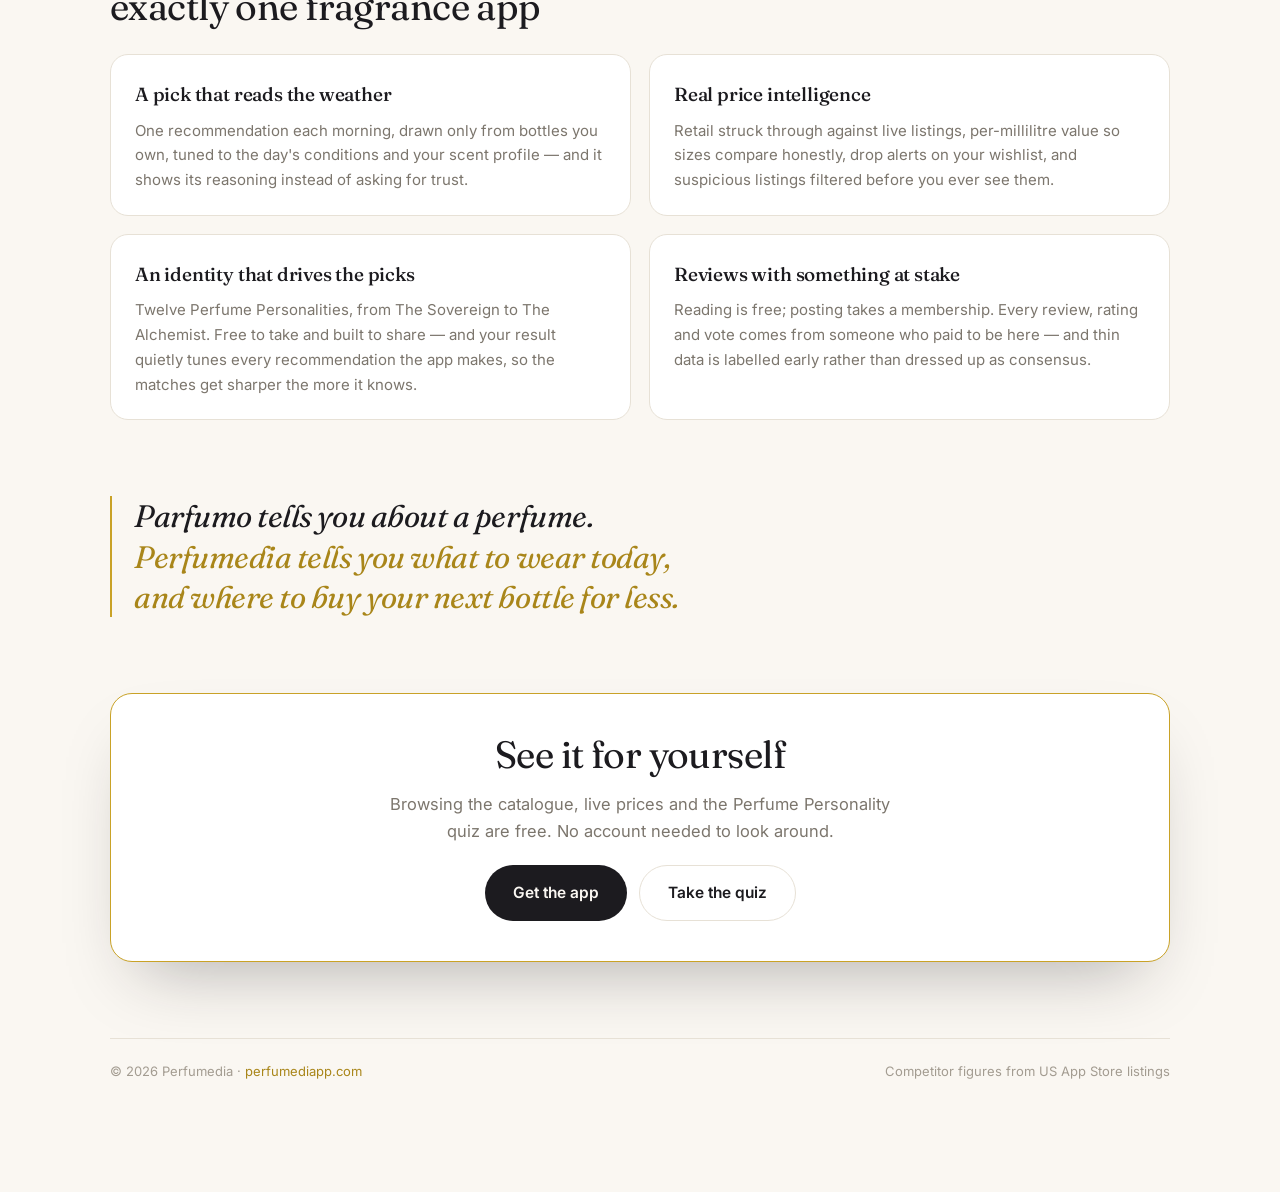
==== commit b3570dda: "One catalogue figure across the site: 50,000+ The landing page contradicted itself. The demo card sa" ====
--- a/compare.html
+++ b/compare.html
@@ -317,7 +317,7 @@
         <div class="price"><span class="amt">$0</span><span class="per">forever</span></div>
         <p class="note">Browse, compare, find your type.</p>
         <ul>
-          <li>Full 50,000-fragrance database</li>
+          <li>Full 50,000+ fragrance database</li>
           <li>Live prices and deals</li>
           <li>New releases, with full notes</li>
           <li>Perfume Personality quiz</li>
@@ -383,7 +383,7 @@
           <tr class="band"><td colspan="5">&#8220;What is this fragrance?&#8221;</td></tr>
           <tr>
             <td>Catalogue size</td>
-            <td class="us">50,000</td>
+            <td class="us">50,000+</td>
             <td>231,000</td>
             <td>undisclosed</td>
             <td>50,000</td>
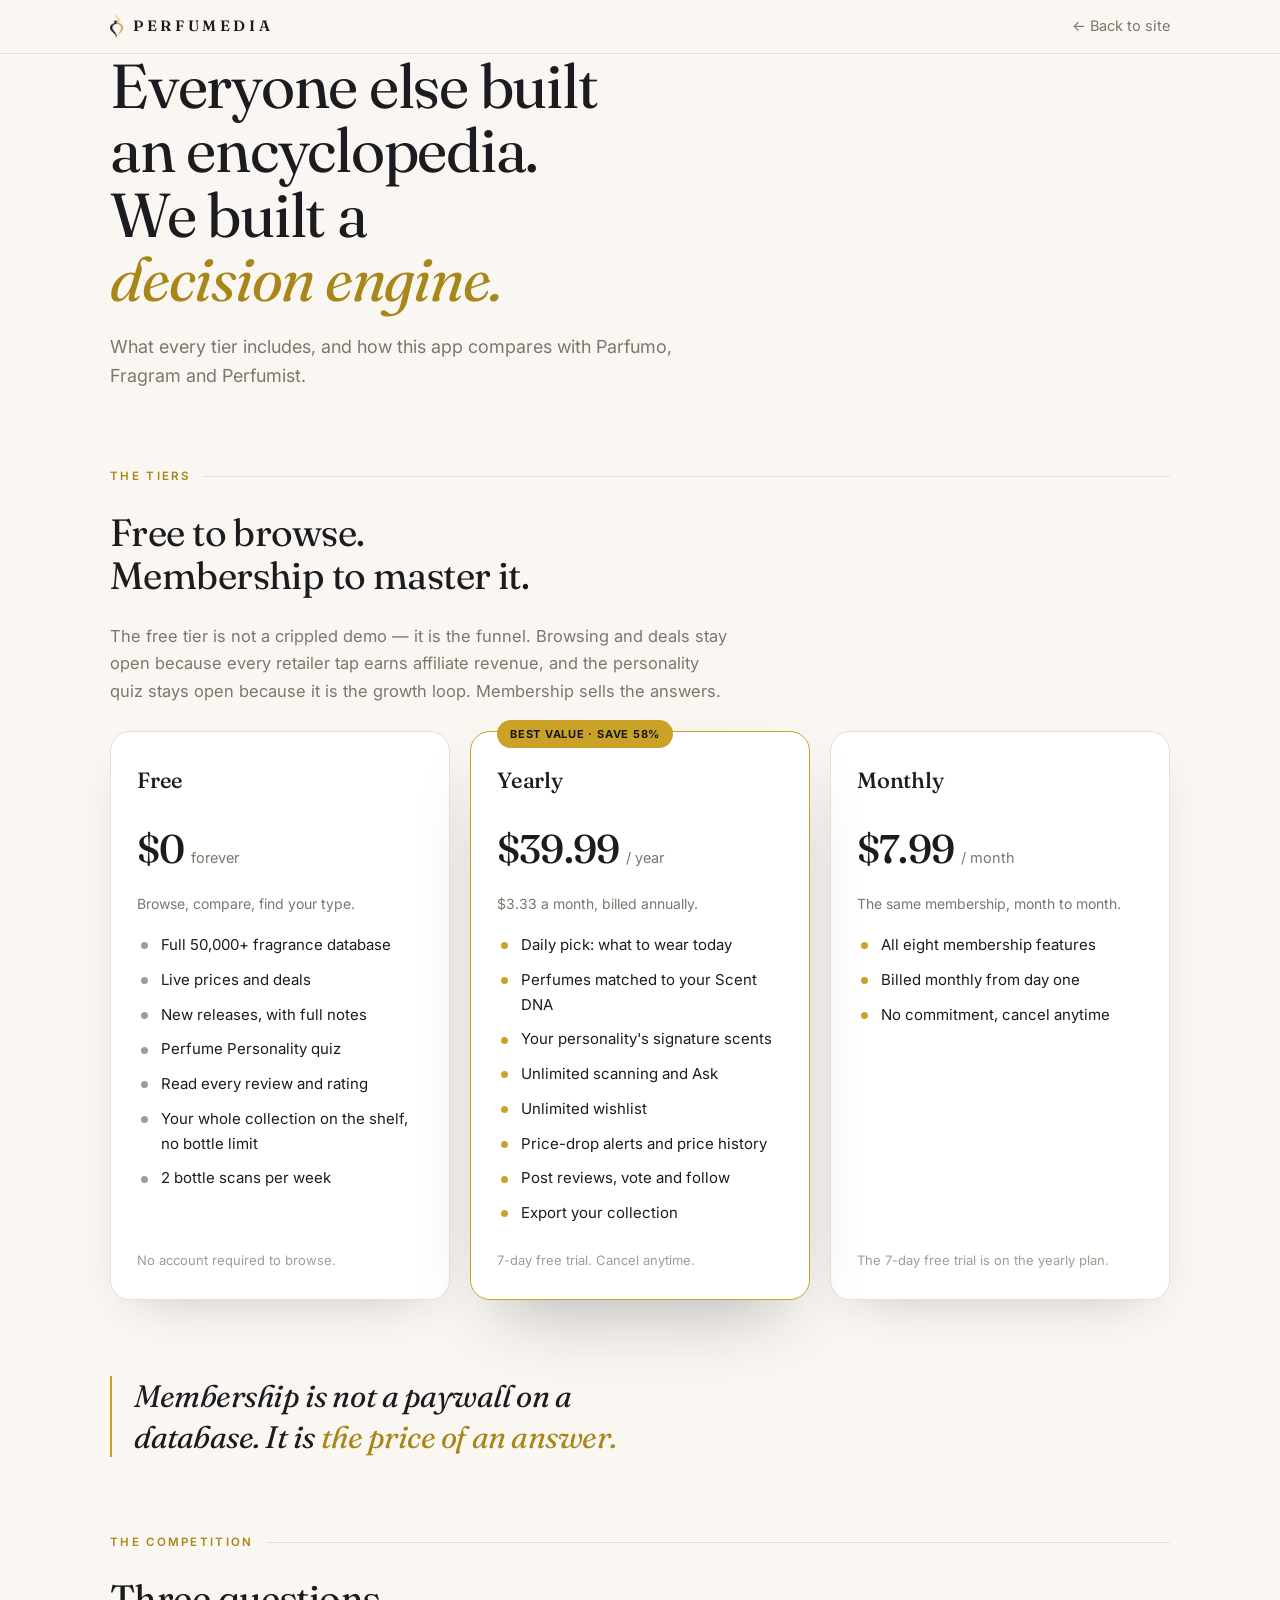
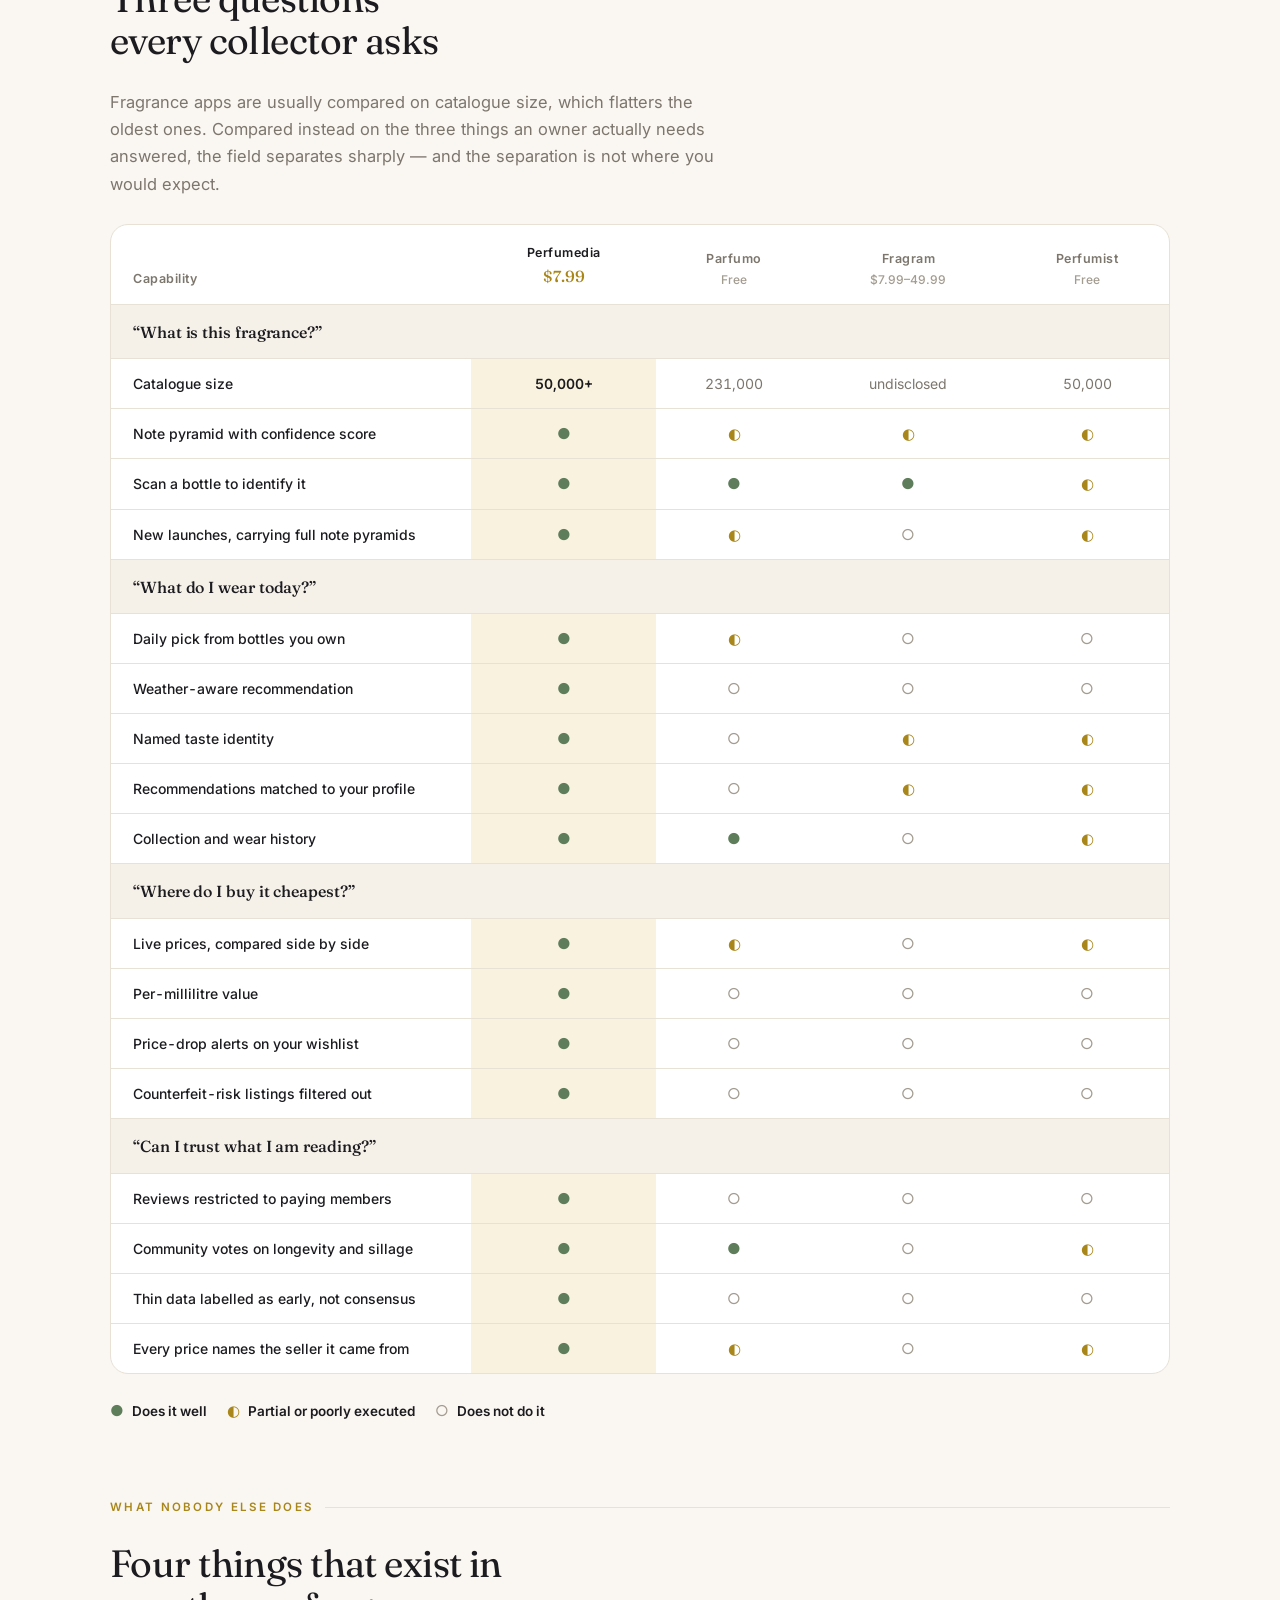
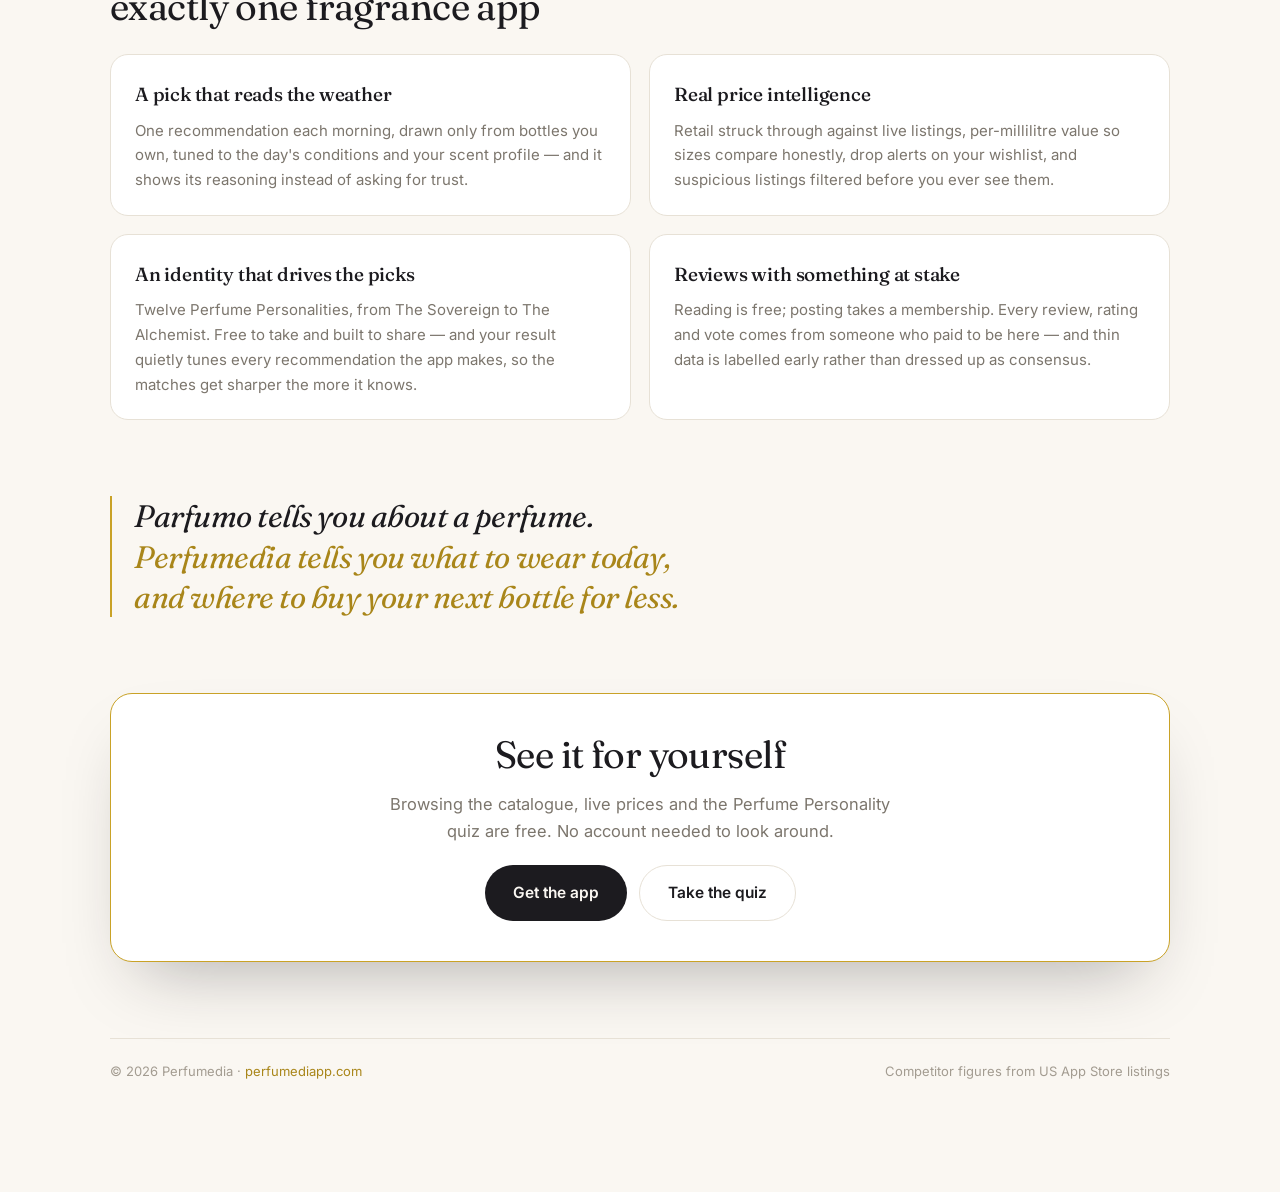
==== commit 849b2141: "The shelf is free at any size The free plan no longer caps the collection at ten bottles; Premium ke" ====
--- a/compare.html
+++ b/compare.html
@@ -322,7 +322,7 @@
           <li>New releases, with full notes</li>
           <li>Perfume Personality quiz</li>
           <li>Read every review and rating</li>
-          <li>Shelf up to 10 bottles</li>
+          <li>Your whole collection on the shelf, no bottle limit</li>
           <li>2 bottle scans per week</li>
         </ul>
         <p class="foot">No account required to browse.</p>
@@ -338,7 +338,7 @@
           <li>Perfumes matched to your Scent DNA</li>
           <li>Your personality&#39;s signature scents</li>
           <li>Unlimited scanning and Ask</li>
-          <li>Unlimited shelf and wishlist</li>
+          <li>Unlimited wishlist</li>
           <li>Price-drop alerts and price history</li>
           <li>Post reviews, vote and follow</li>
           <li>Export your collection</li>
@@ -550,7 +550,7 @@
     <h2>See it for yourself</h2>
     <p>Browsing the catalogue, live prices and the Perfume Personality quiz are free. No account needed to look around.</p>
     <div class="row">
-      <a class="solid" href="index.html#get">Get the app</a>
+      <a class="solid" href="https://apps.apple.com/us/app/perfumedia-perfume-tracker/id6792554738" target="_blank" rel="noopener">Get the app</a>
       <a class="ghost" href="quiz.html">Take the quiz</a>
     </div>
   </section>
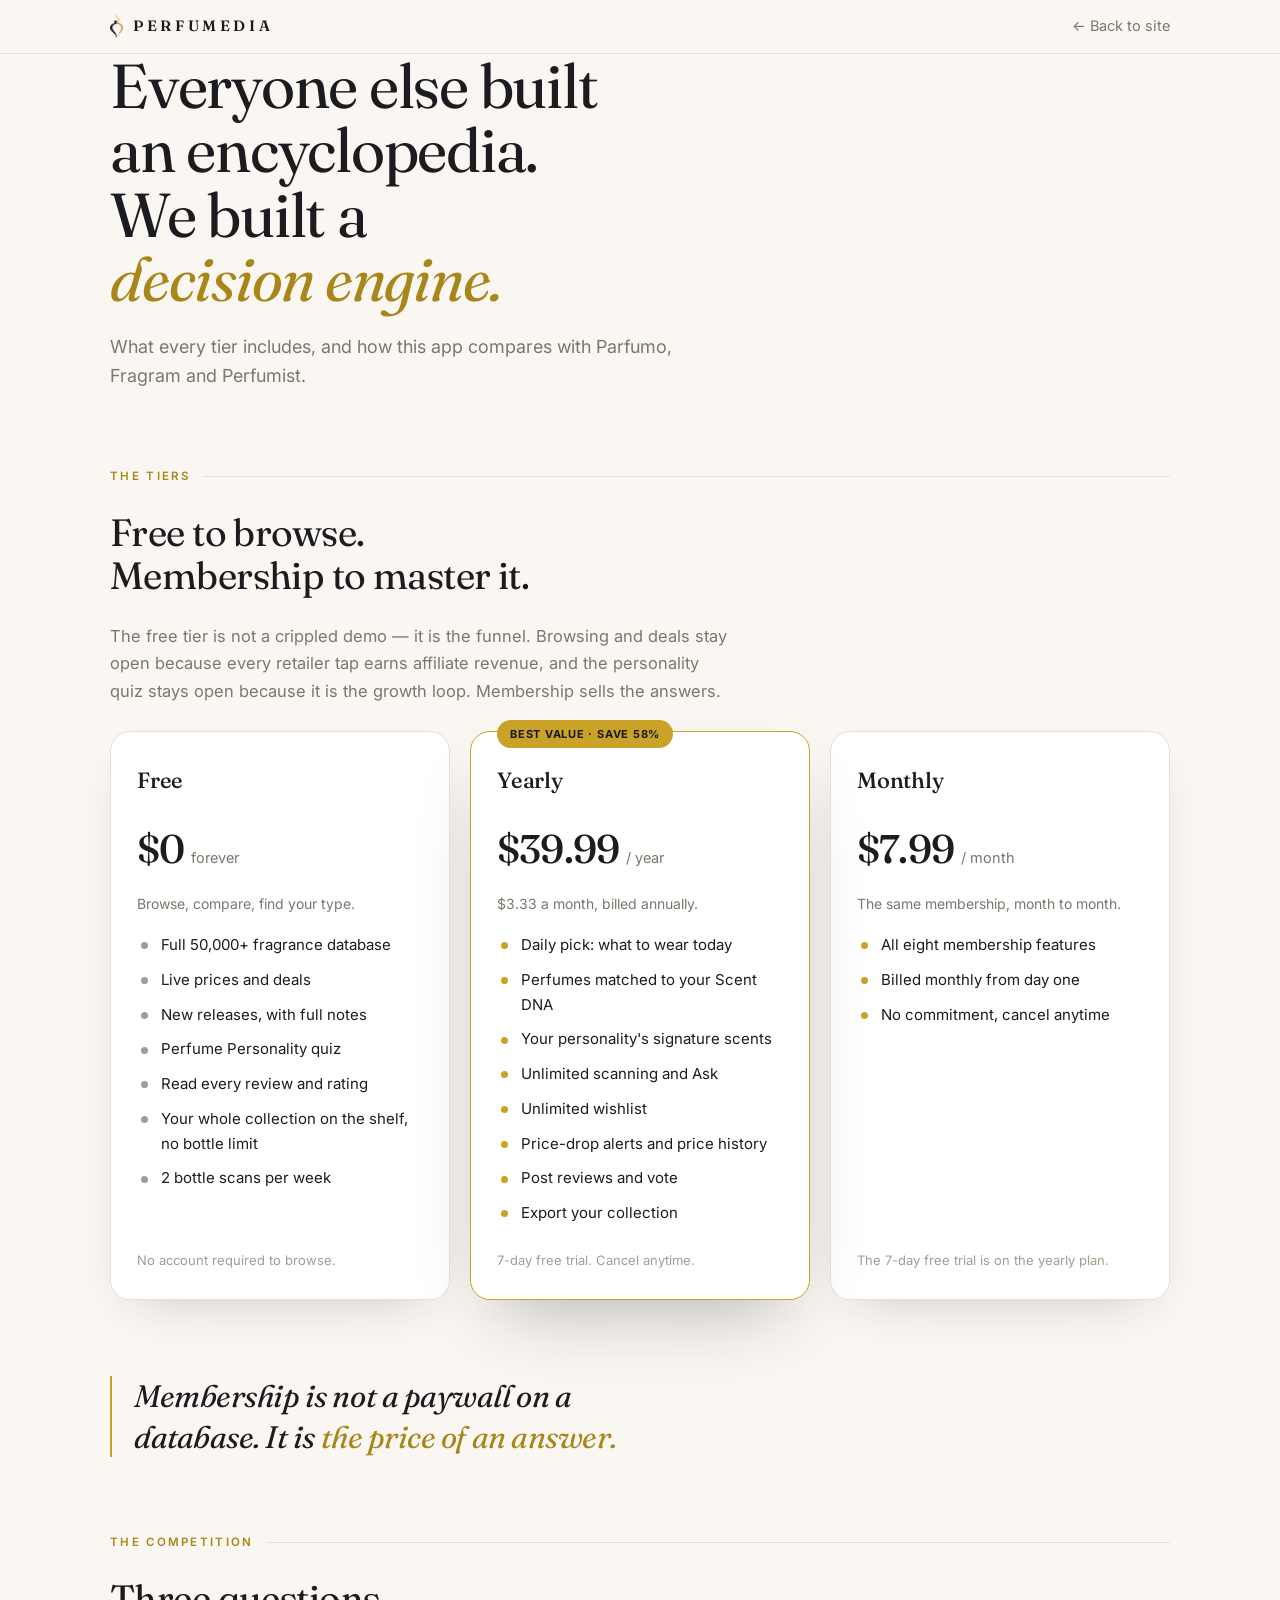
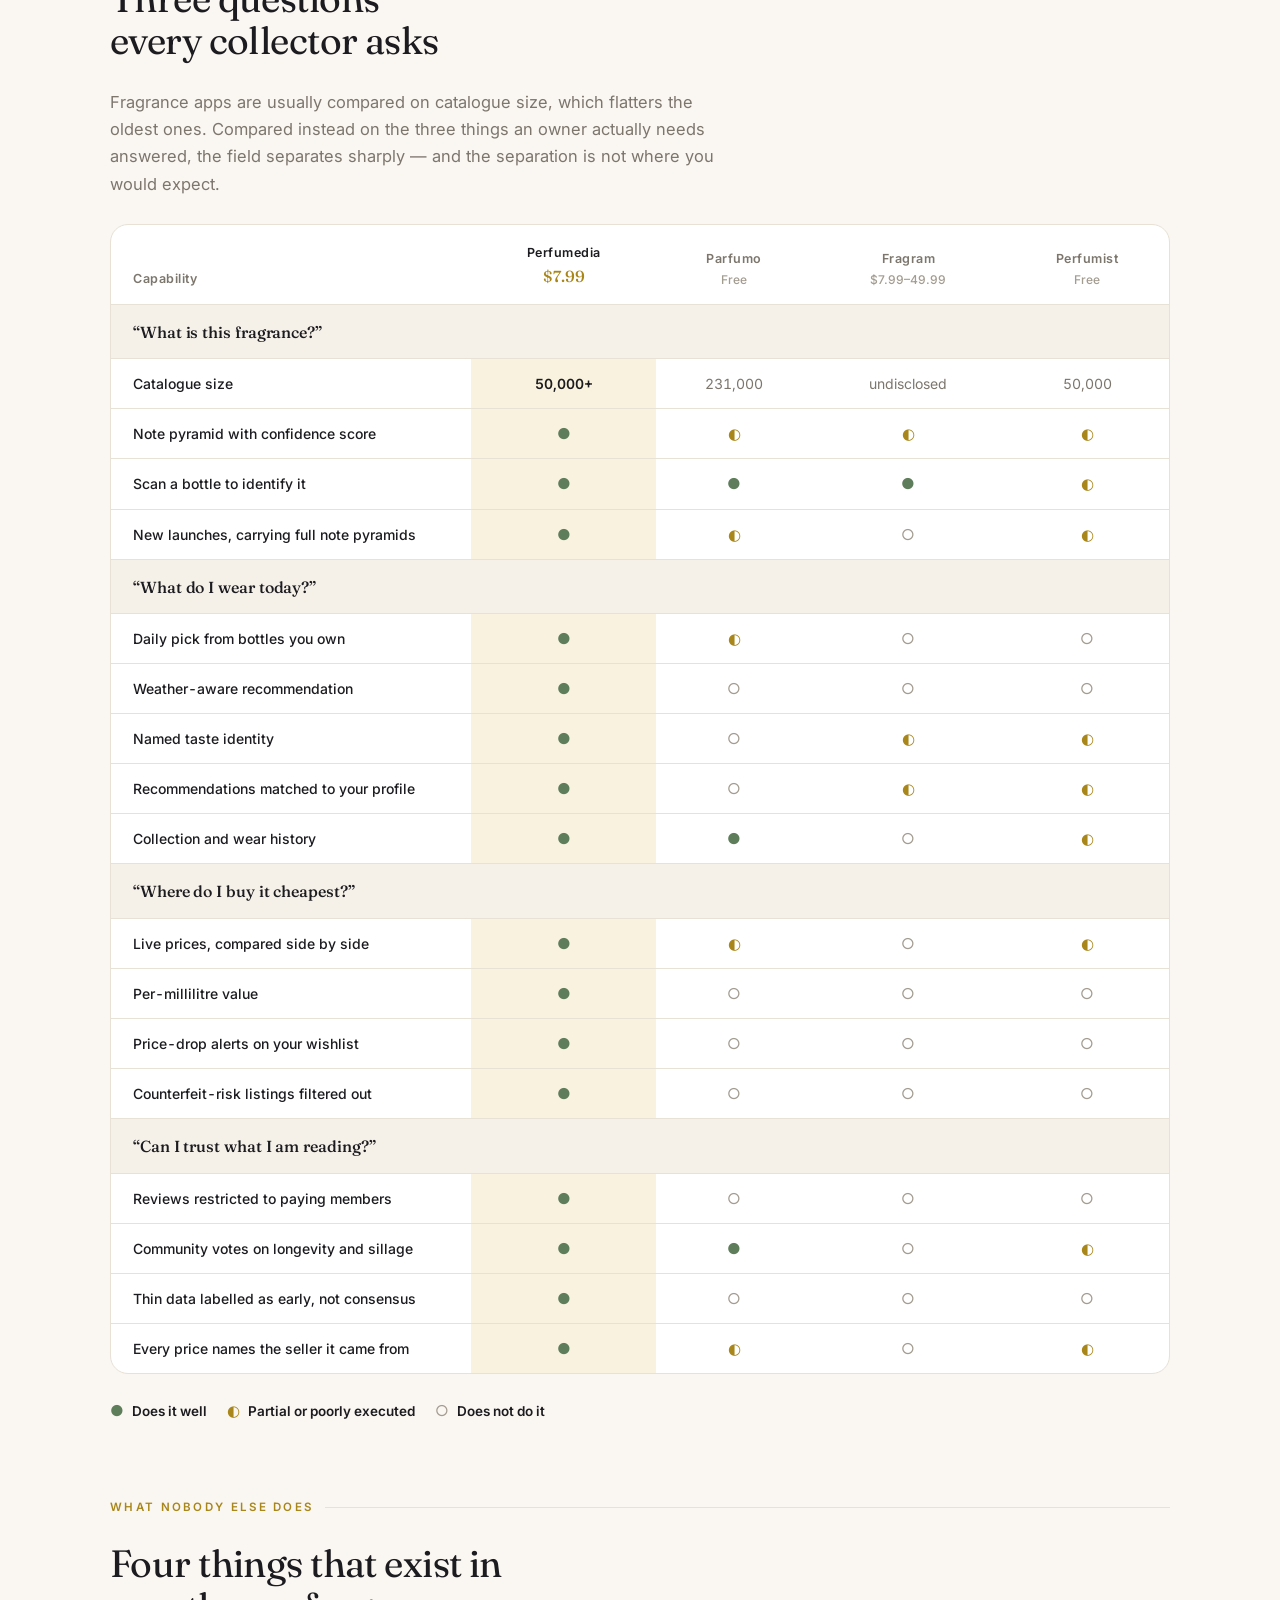
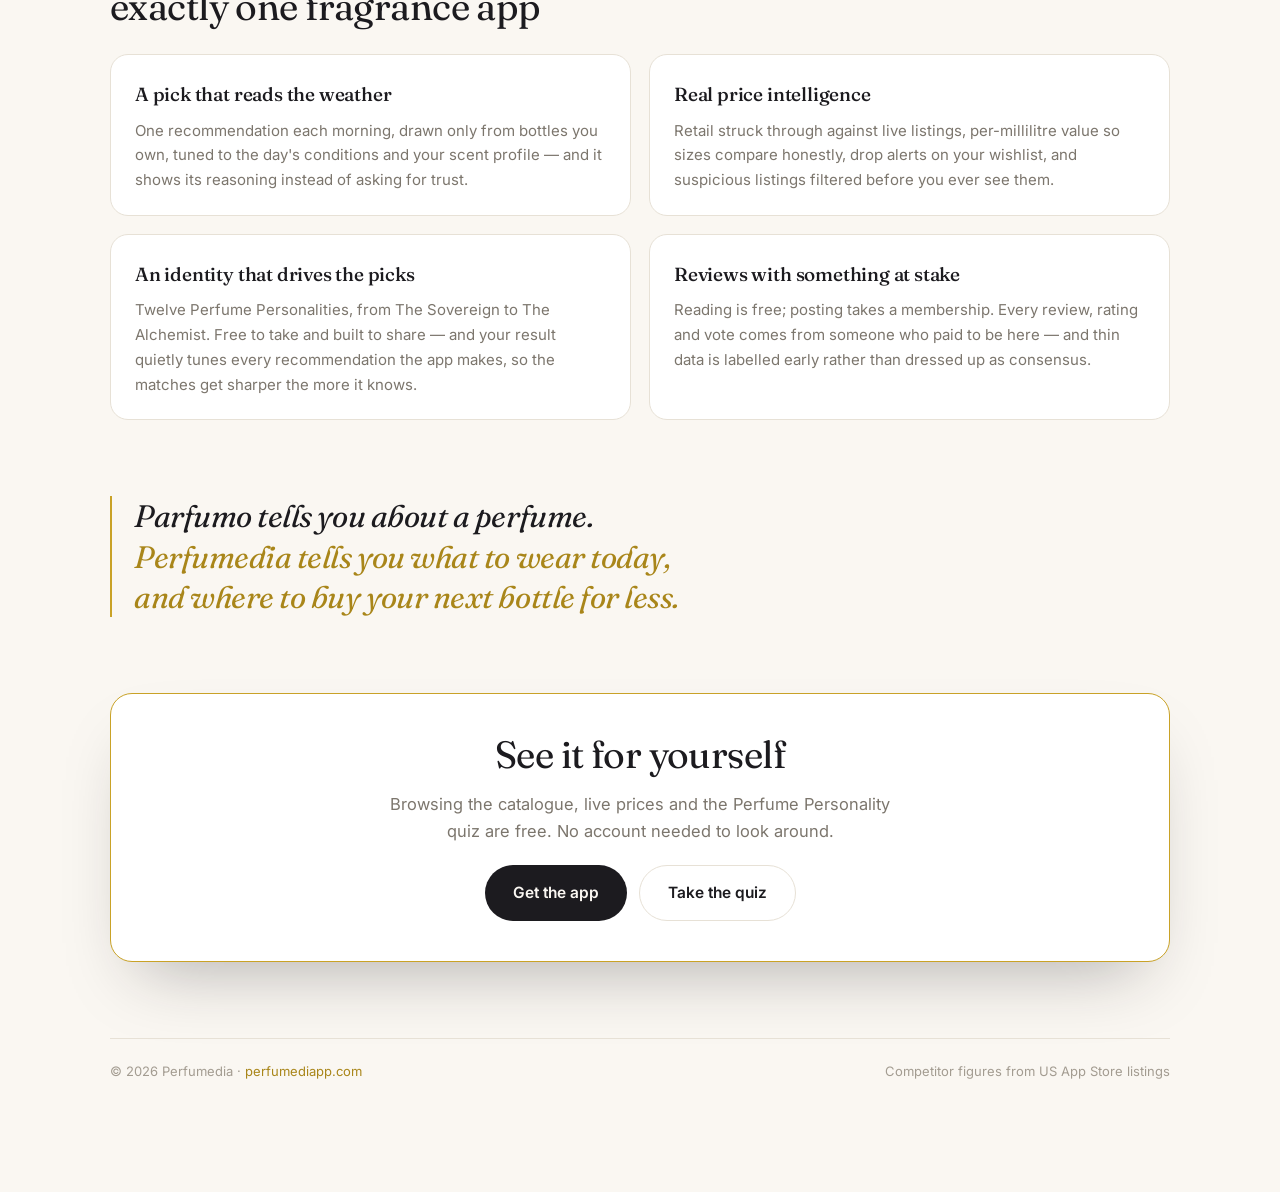
==== commit be982108: "Premium lists: following is free, so "vote and follow" becomes "reviews and vote" The app no longer " ====
--- a/compare.html
+++ b/compare.html
@@ -340,7 +340,7 @@
           <li>Unlimited scanning and Ask</li>
           <li>Unlimited wishlist</li>
           <li>Price-drop alerts and price history</li>
-          <li>Post reviews, vote and follow</li>
+          <li>Post reviews and vote</li>
           <li>Export your collection</li>
         </ul>
         <p class="foot">7-day free trial. Cancel anytime.</p>
